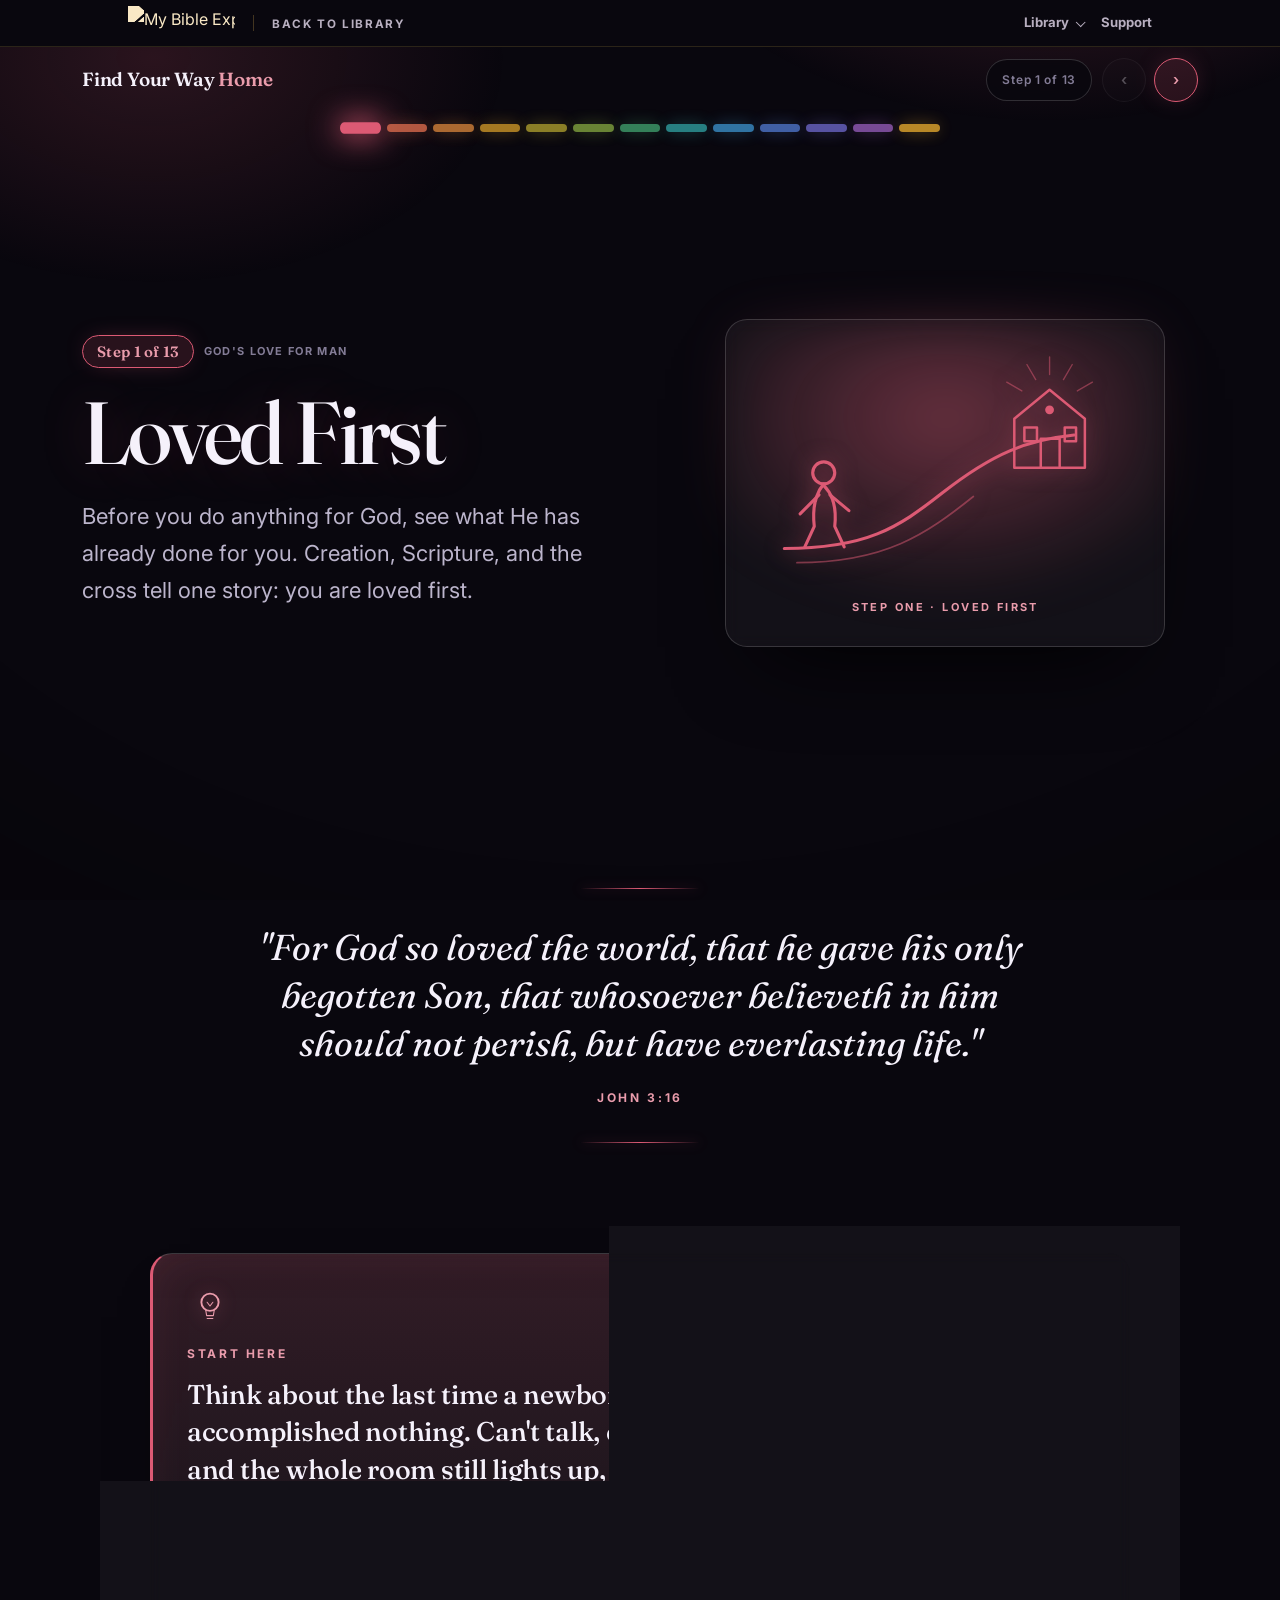
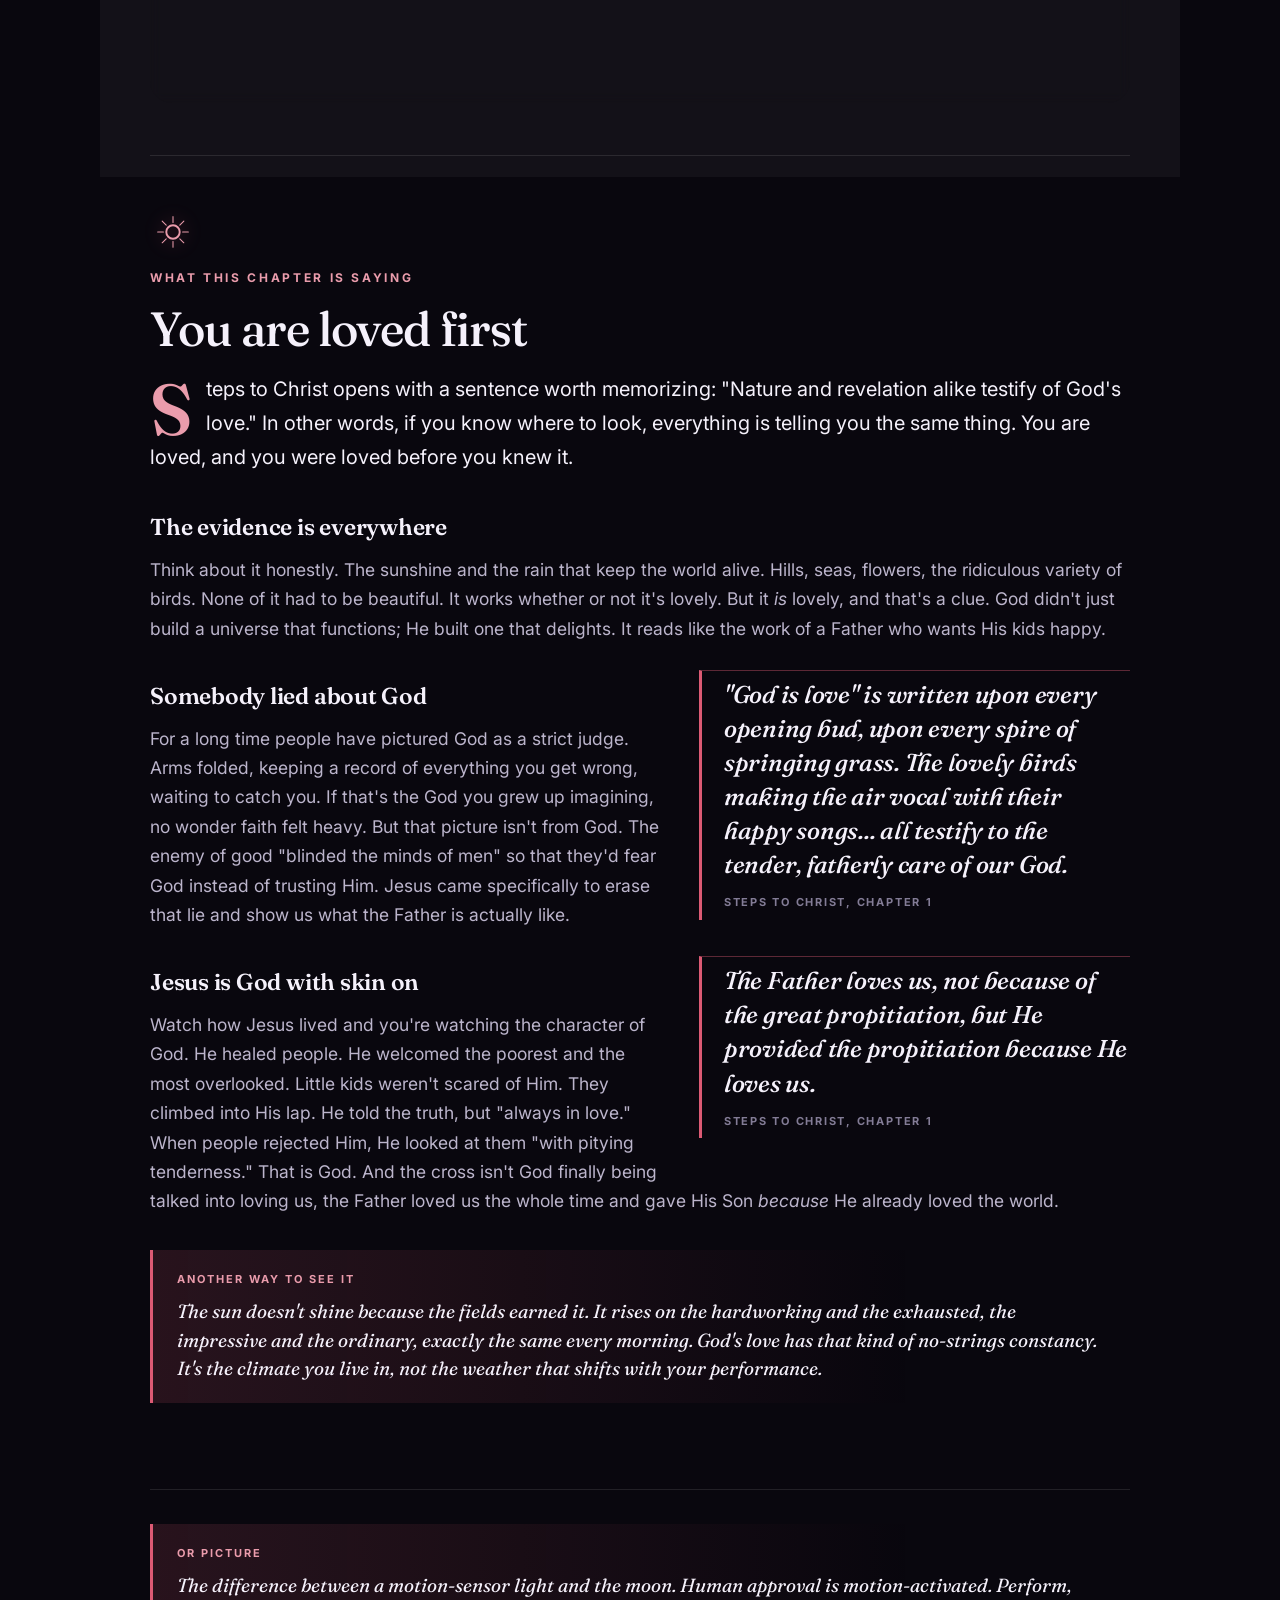
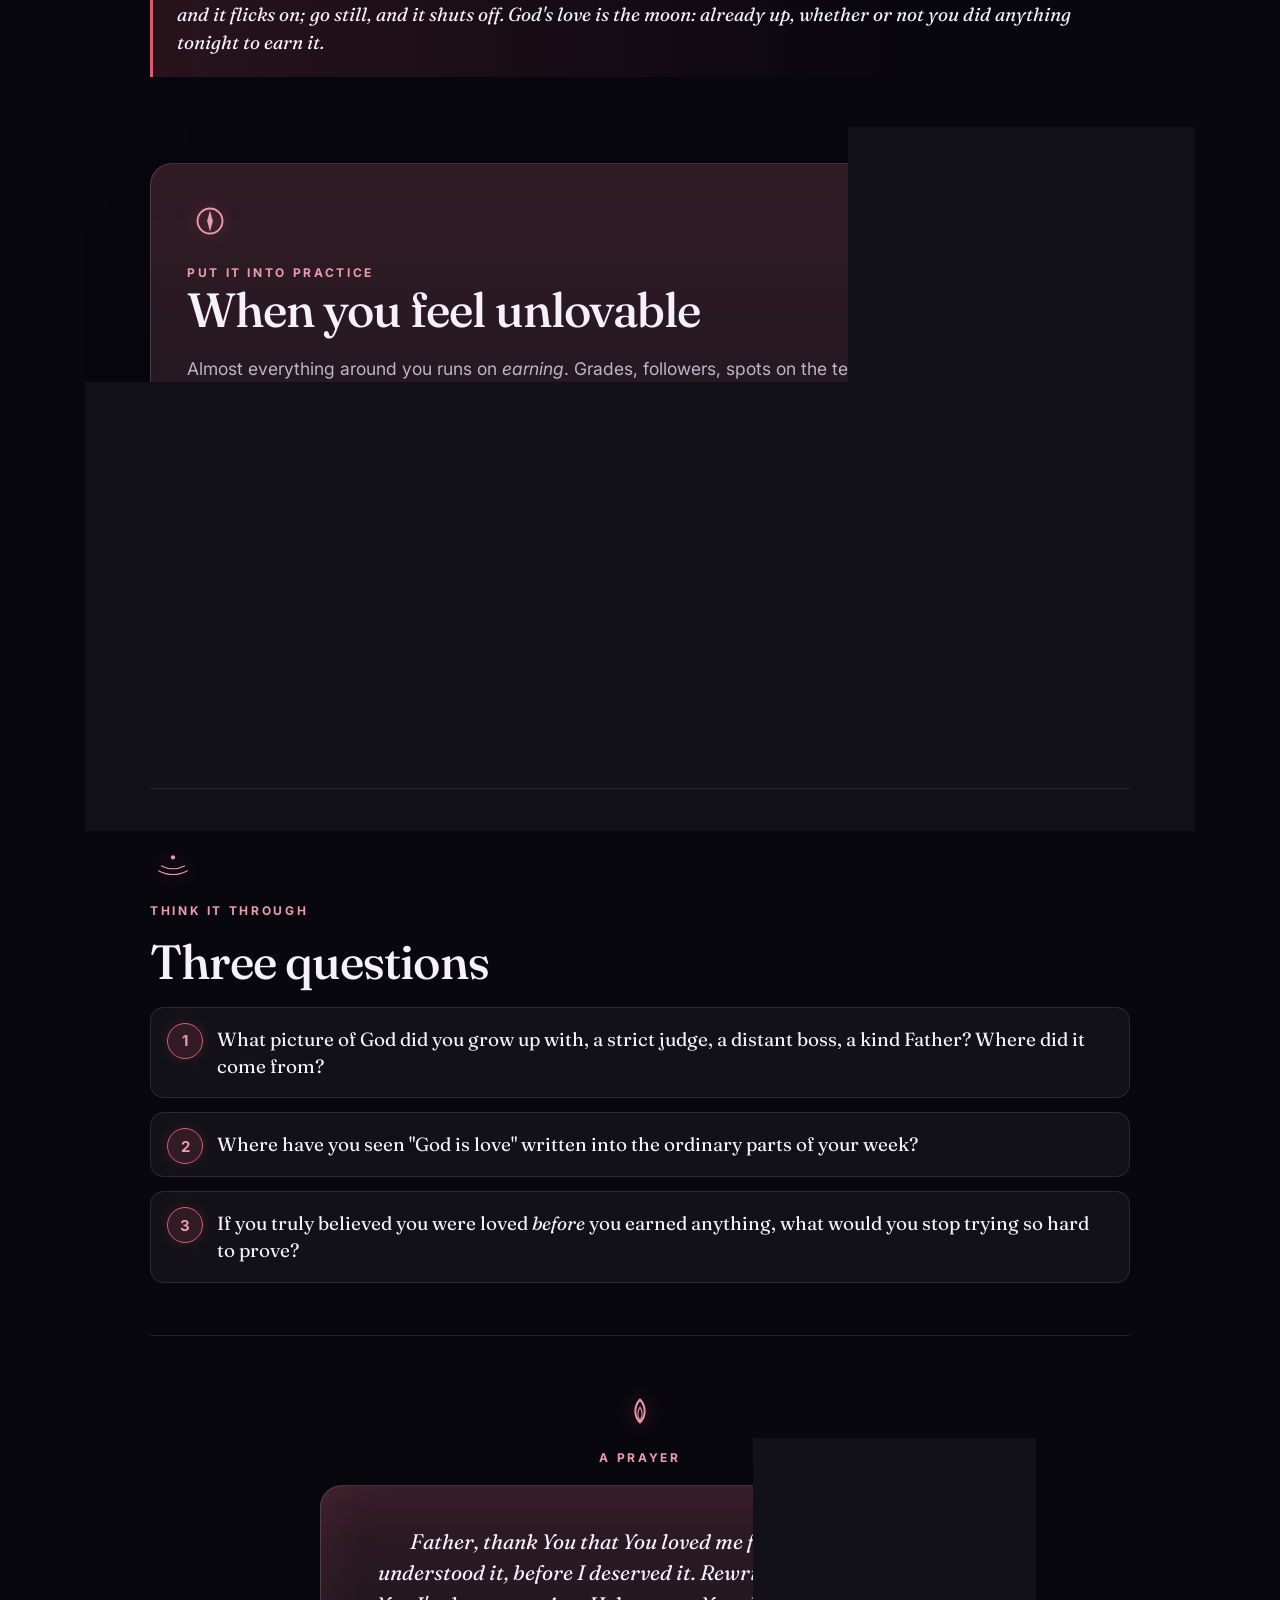
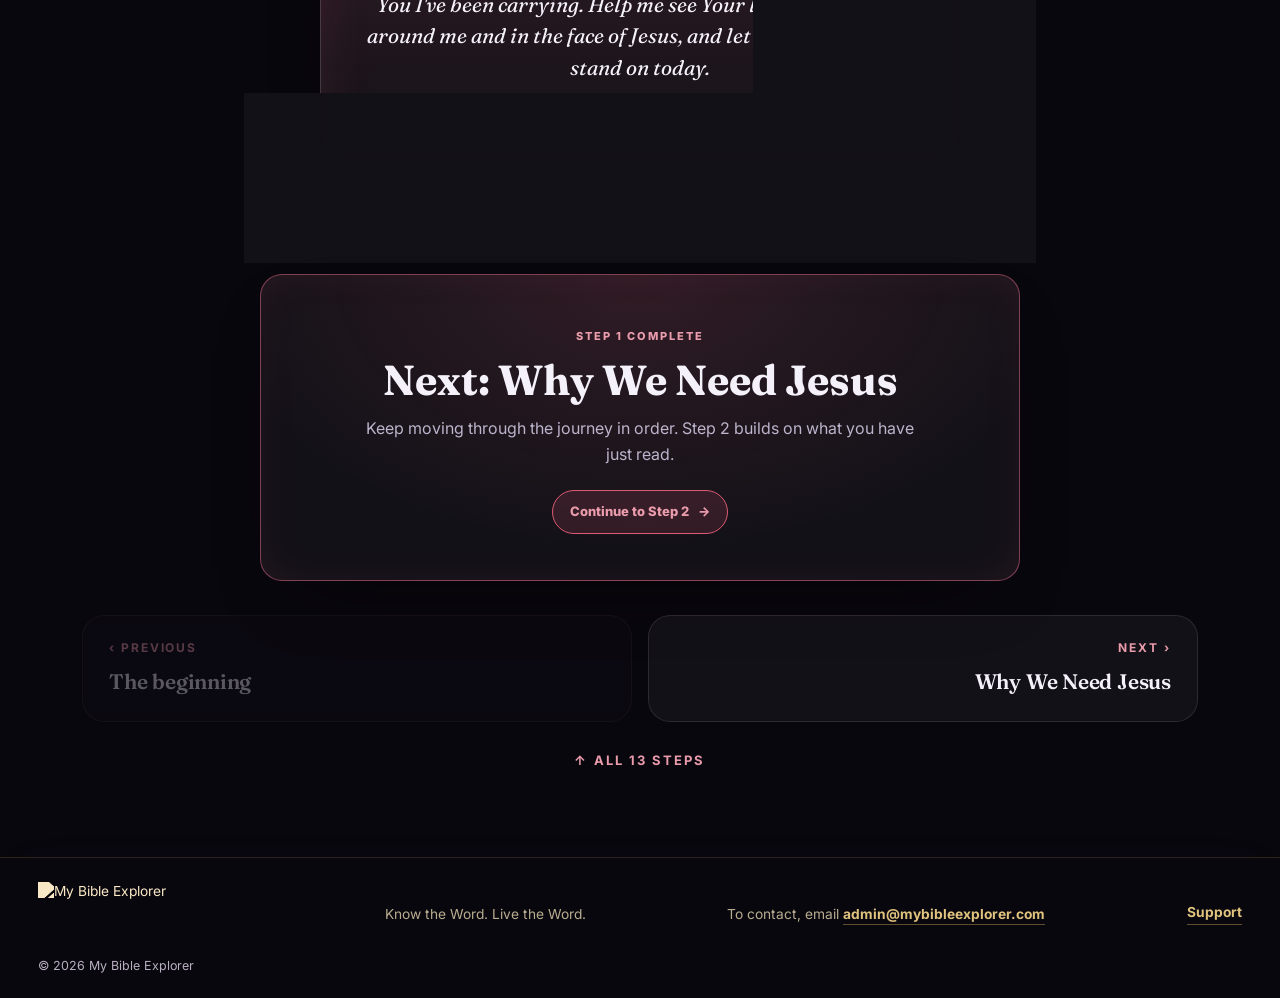
==== chapters/01-gods-love.html @ 81035c3f "Publish Find Your Way Home" ====
<!DOCTYPE html>
<html lang="en">
<head>
<meta charset="utf-8">
<meta name="viewport" content="width=device-width, initial-scale=1">
<meta name="theme-color" content="#09070e">
<link rel="icon" type="image/svg+xml" href="../assets/favicon.svg">
<link rel="canonical" href="https://stc.mybibleexplorer.com/chapters/01-gods-love.html">
<title>1 · Loved First · Find Your Way Home</title>
<meta name="description" content="Step 1 of Find Your Way Home: Before you do anything for God, see what He has already done for you. Creation, Scripture, and the cross tell one story: you are loved first.">
<link rel="preconnect" href="https://fonts.googleapis.com">
<link rel="preconnect" href="https://fonts.gstatic.com" crossorigin>
<link href="https://fonts.googleapis.com/css2?family=Fraunces:ital,opsz,wght@0,9..144,400..600;1,9..144,400..600&family=Inter:wght@400;500;600;700&display=swap" rel="stylesheet">
<link rel="stylesheet" href="../assets/styles.css?v=26">
<link rel="stylesheet" href="../assets/global-shell.css?v=8">
<script defer src="../assets/mbe-unified.js?v=6" data-tool="steps-to-christ"></script>
</head>
<body style="--accent:#dc5a74">

<a class="skip-link" href="#main-content">Skip to main content</a>

<div id="progress"></div>
<header class="topbar">
 <div class="wrap">
  <a class="chapter-brand" href="../index.html">Find Your Way <b>Home</b></a>
  <span class="chip-count">Step 1 of 13</span>
  <div class="navbtns">
   <a class="navbtn" href="../index.html" aria-disabled="true" title="This is the first step" aria-label="This is the first step">‹</a>
   <a class="navbtn solid" href="02-need-of-christ.html" title="Next: Why We Need Jesus" aria-label="Next: Why We Need Jesus">›</a>
  </div>
 </div>
</header>

<main class="wrap" id="main-content">

 <section class="chapter-hero">
  <div class="h-text">
   <div class="step"><span class="n">Step 1 of 13</span><span class="original-title">God&#39;s Love for Man</span></div>
   <h1>Loved First</h1>
   <p class="subtitle">Before you do anything for God, see what He has already done for you. Creation, Scripture, and the cross tell one story: you are loved first.</p>
  </div>
  <div class="plate">
   <div class="frame">
    <div data-engraving="gods-love" data-label="A radiant sun with a heart over the hills"></div>
    <div class="plate-cap">Step One · Loved First</div>
   </div>
  </div>
 </section>

 <section class="verse reveal">
  <p>"For God so loved the world, that he gave his only begotten Son, that whosoever believeth in him should not perish, but have everlasting life."</p>
  <cite>John 3:16</cite>
 </section>

 <div class="content">

  <section class="section reveal">
   <div class="illo">
    <span class="kicker">Start Here</span>
    <p class="illo-lead">Think about the last time a newborn got passed around a room. It has accomplished nothing. Can't talk, can't help, can't pay for a single thing, and the whole room still lights up, half-arguing over who gets to hold it next.</p>
    <p>Nobody in that room asks to see the baby's résumé first. The love arrives before the baby does anything, and it wouldn't grow one degree warmer if the baby somehow earned it.</p>
    <p>God already feels that way about you. His love isn't a paycheck you clock in for, or a prize you unlock at level 100. It's simply how He feels about you before you've done a single thing.</p>
   </div>
  </section>

  <section class="section reveal">
   <span class="kicker">What This Chapter Is Saying</span>
   <h2>You are loved first</h2>
   <p class="lead drop">Steps to Christ opens with a sentence worth memorizing: "Nature and revelation alike testify of God's love." In other words, if you know where to look, everything is telling you the same thing. You are loved, and you were loved before you knew it.</p>

   <h3>The evidence is everywhere</h3>
   <p>Think about it honestly. The sunshine and the rain that keep the world alive. Hills, seas, flowers, the ridiculous variety of birds. None of it had to be beautiful. It works whether or not it's lovely. But it <em>is</em> lovely, and that's a clue. God didn't just build a universe that functions; He built one that delights. It reads like the work of a Father who wants His kids happy.</p>

   <blockquote class="pull">
    <p>"God is love" is written upon every opening bud, upon every spire of springing grass. The lovely birds making the air vocal with their happy songs... all testify to the tender, fatherly care of our God.</p>
    <cite>Steps to Christ, chapter 1</cite>
   </blockquote>

   <h3>Somebody lied about God</h3>
   <p>For a long time people have pictured God as a strict judge. Arms folded, keeping a record of everything you get wrong, waiting to catch you. If that's the God you grew up imagining, no wonder faith felt heavy. But that picture isn't from God. The enemy of good "blinded the minds of men" so that they'd fear God instead of trusting Him. Jesus came specifically to erase that lie and show us what the Father is actually like.</p>

   <blockquote class="pull">
    <p>The Father loves us, not because of the great propitiation, but He provided the propitiation because He loves us.</p>
    <cite>Steps to Christ, chapter 1</cite>
   </blockquote>

   <h3>Jesus is God with skin on</h3>
   <p>Watch how Jesus lived and you're watching the character of God. He healed people. He welcomed the poorest and the most overlooked. Little kids weren't scared of Him. They climbed into His lap. He told the truth, but "always in love." When people rejected Him, He looked at them "with pitying tenderness." That is God. And the cross isn't God finally being talked into loving us, the Father loved us the whole time and gave His Son <em>because</em> He already loved the world.</p>
   <div class="analogy">
    <span class="analogy-tag">Another way to see it</span>
    <p>The sun doesn't shine because the fields earned it. It rises on the hardworking and the exhausted, the impressive and the ordinary, exactly the same every morning. God's love has that kind of no-strings constancy. It's the climate you live in, not the weather that shifts with your performance.</p>
   </div>
  </section>

  <div class="analogy reveal">
   <span class="analogy-tag">Or picture</span>
   <p>The difference between a motion-sensor light and the moon. Human approval is motion-activated. Perform, and it flicks on; go still, and it shuts off. God's love is the moon: already up, whether or not you did anything tonight to earn it.</p>
  </div>

  <section class="section reveal">
   <div class="forreal">
    <span class="kicker">Put It Into Practice</span>
    <h2>When you feel unlovable</h2>
    <p>Almost everything around you runs on <em>earning</em>. Grades, followers, spots on the team, being useful, being impressive. It's easy to secretly assume God works the same way, and that His love switches on when you're good and off when you blow it.</p>
    <p>Chapter 1 takes that apart. God's love isn't a paycheck for good behavior; it's the ground you're already standing on. On the day you're proud of yourself and the day you can't stand yourself, the sun still rises, the world is still beautiful, and the cross still stands. You don't have to become lovable. You already are loved, that's the starting line, not the finish.</p>
    <div class="next-step"><span>Try this today</span><p>Before you move on, name three signs of God&#39;s care that you noticed today. Thank Him for each one.</p></div>
   </div>
  </section>

  <section class="section reveal reflect">
   <span class="kicker">Think It Through</span>
   <h2>Three questions</h2>
   <ol>
    <li>What picture of God did you grow up with, a strict judge, a distant boss, a kind Father? Where did it come from?</li>
    <li>Where have you seen "God is love" written into the ordinary parts of your week?</li>
    <li>If you truly believed you were loved <em>before</em> you earned anything, what would you stop trying so hard to prove?</li>
   </ol>
  </section>

  <section class="section reveal prayer">
   <span class="kicker">A Prayer</span>
   <div class="box">
    <p>Father, thank You that You loved me first. Before I understood it, before I deserved it. Rewrite the picture of You I've been carrying. Help me see Your love in the world around me and in the face of Jesus, and let it be the ground I stand on today.</p>
    <div class="amen">Amen</div>
   </div>
  </section>

 </div>

 <section class="step-complete reveal" aria-labelledby="step-complete-1">
  <span>Step 1 complete</span>
  <h2 id="step-complete-1">Next: Why We Need Jesus</h2>
  <p>Keep moving through the journey in order. Step 2 builds on what you have just read.</p>
  <a href="02-need-of-christ.html">Continue to Step 2 <span aria-hidden="true">→</span></a>
 </section>

 <nav class="chapter-foot reveal">
  <a class="foot-link prev disabled" aria-disabled="true">
   <span class="dir">‹ Previous</span>
   <span class="t">The beginning</span>
  </a>
  <a class="foot-link next" href="02-need-of-christ.html">
   <span class="dir">Next ›</span>
   <span class="t">Why We Need Jesus</span>
  </a>
  <div class="foot-all"><a href="../index.html">↑ All 13 steps</a></div>
 </nav>

</main>

<script src="../assets/engravings.js?v=18"></script>
<script src="../assets/site.js?v=12"></script>
</body>
</html>
---- assets/styles.css ----
/* ============================================================
   Steps to Christ — CINEMATIC / IMMERSIVE design system
   A committed dark theme built around a glowing "light" motif.
   Each chapter sets ONLY --accent on <body>; everything else
   (glows, tints, text accents) derives from it.
   The book's arc — from darkness toward light — is the design.
   ============================================================ */

:root {
  --bg:      #09070e;
  --bg-2:    #0e0b16;
  --panel:   rgba(255,255,255,.045);
  --panel-2: rgba(255,255,255,.065);
  --brd:     rgba(255,255,255,.10);
  --brd-2:   rgba(255,255,255,.16);
  --ink:     #f5f1fb;
  --ink-2:   #bcb5cc;
  --muted:   #837c96;

  --accent:  #c5852c; /* overridden per page */

  --serif: "Fraunces", "Georgia", "Times New Roman", serif;
  --sans:  "Inter", system-ui, -apple-system, "Helvetica Neue", Arial, sans-serif;

  --radius:   22px;
  --radius-s: 14px;
  --wrap: 1180px;
}

/* accent shades derived from the local --accent (works per page & per card) */
body,
.ch-card {
  --accent-ink:  color-mix(in srgb, var(--accent) 60%, white);
  --accent-tint: color-mix(in srgb, var(--accent) 15%, transparent);
  --accent-glow: color-mix(in srgb, var(--accent) 42%, transparent);
  --accent-line: color-mix(in srgb, var(--accent) 55%, transparent);
}

* { box-sizing: border-box; }

html { scroll-behavior: smooth; scroll-padding-top: 88px; -webkit-text-size-adjust: 100%; }

body {
  margin: 0;
  font-family: var(--sans);
  color: var(--ink-2);
  background: var(--bg);
  line-height: 1.68;
  -webkit-font-smoothing: antialiased;
  text-rendering: optimizeLegibility;
  overflow-x: hidden;
}
body.has-chapter-topbar { padding-top: 114px !important; }

/* immersive glow layer (fixed, breathing) + vignette */
body::before {
  content: ""; position: fixed; inset: -20vh 0 0; z-index: -2; pointer-events: none;
  background:
    radial-gradient(60vw 46vh at 50% -6%, var(--accent-glow), transparent 62%),
    radial-gradient(50vw 40vh at 82% 8%, color-mix(in srgb, var(--accent) 22%, transparent), transparent 60%),
    radial-gradient(46vw 42vh at 12% 22%, color-mix(in srgb, var(--accent) 16%, transparent), transparent 60%);
  transform: translateY(calc(var(--scroll, 0) * 0.04px));
  animation: breathe 15s ease-in-out infinite;
}
body::after {
  content: ""; position: fixed; inset: 0; z-index: -1; pointer-events: none;
  background: radial-gradient(120vw 120vh at 50% 30%, transparent 55%, rgba(0,0,0,.55) 100%);
}
@keyframes breathe {
  0%, 100% { opacity: .85; }
  50%      { opacity: 1; }
}

.wrap { max-width: var(--wrap); margin: 0 auto; padding: 0 32px; }
@media (max-width: 640px){ .wrap { padding: 0 20px; } }

a { color: inherit; }

.kicker {
  font-family: var(--sans);
  font-size: 12px; font-weight: 700;
  letter-spacing: .22em; text-transform: uppercase;
  color: var(--accent-ink);
}

/* ============================================================
   Top bar — dark glass
   ============================================================ */
.topbar {
  position: fixed; top: 46px; right: 0; left: 0; z-index: 1100;
  display: flex; justify-content: flex-end; padding: 12px 0;
  background: transparent; border: 0; pointer-events: none;
  opacity: 1; transform: translateY(0);
  transition: opacity .24s ease, transform .24s ease;
}
body.chapter-bar-hidden .topbar {
  opacity: 0; transform: translateY(-100%); pointer-events: none;
}
.topbar .wrap { display: flex; align-items: center; justify-content: flex-end; gap: 10px; width: 100%; }
.topbar .chapter-brand, .topbar .chip-count, .topbar .navbtns { pointer-events: auto; }
.topbar .chapter-brand {
  margin-right: auto; font-family: var(--serif); font-size: 19px; font-weight: 600;
  letter-spacing: -.01em; color: var(--ink); text-decoration: none; white-space: nowrap;
  transition: opacity .24s ease, transform .24s ease;
}
.topbar .chapter-brand b { color: var(--accent-ink); font-weight: 600; }
.topbar .chip-count {
  padding: 10px 15px; border: 1px solid var(--brd-2); border-radius: 999px;
  background: color-mix(in srgb, var(--bg) 74%, transparent);
  backdrop-filter: blur(14px); -webkit-backdrop-filter: blur(14px);
}
.brand {
  font-family: var(--serif); font-weight: 600; font-size: 18px;
  letter-spacing: -.01em; color: var(--ink); text-decoration: none; white-space: nowrap;
}
.brand b { color: var(--accent-ink); font-weight: 600; }
.topbar .spacer { flex: 1; }
.chip-count { font-size: 12px; font-weight: 600; letter-spacing: .06em; color: var(--muted); white-space: nowrap; }
.navbtns { display: flex; gap: 8px; align-items: center; }
.navbtn {
  display: inline-flex; align-items: center; justify-content: center;
  min-width: 44px; height: 44px; padding: 0 14px;
  border-radius: 999px; border: 1px solid var(--brd-2);
  background: var(--panel); color: var(--ink); text-decoration: none;
  font-size: 15px; font-weight: 600; cursor: pointer;
  transition: transform .15s ease, background .15s ease, border-color .15s ease, color .15s ease, box-shadow .15s ease, opacity .15s ease;
}
.navbtn:hover { transform: translateY(-1px); border-color: var(--accent); color: var(--accent-ink); box-shadow: 0 0 22px -6px var(--accent-glow); }
.navbtn[aria-disabled="true"] { opacity: .3; pointer-events: none; }
.navbtn.solid {
  background: var(--accent-tint); border-color: var(--accent);
  color: var(--accent-ink); box-shadow: 0 0 26px -8px var(--accent-glow);
}
.navbtn.solid:hover { background: color-mix(in srgb, var(--accent) 24%, transparent); }
/* committed dark — no theme toggle */
.navbtn[data-theme-toggle] { display: none; }

#progress {
  position: fixed; top: 0; left: 0; height: 2px; width: 0; z-index: 60;
  background: var(--accent);
  box-shadow: 0 0 14px 1px var(--accent-glow);
  transition: width .1s linear;
}

/* ============================================================
   COVER
   ============================================================ */
.cover-hero { padding: 12vh 0 40px; text-align: center; }
.cover-emblem { width: clamp(128px, 20vw, 196px); margin: 0 auto 10px; color: var(--accent); filter: drop-shadow(0 0 20px var(--accent-glow)); animation: floaty 9s ease-in-out infinite; }
.cover-emblem svg { display: block; width: 100%; height: auto; }
.cover-hero .eyebrow { margin-bottom: 22px; }

/* section-header glyphs */
.glyph { display: block; width: 46px; height: 46px; margin: 0 0 14px; color: var(--accent-ink); filter: drop-shadow(0 0 9px var(--accent-glow)); }
.glyph svg { display: block; width: 100%; height: 100%; }
.section.prayer .glyph { margin-inline: auto; }
@media (prefers-reduced-motion: reduce){ .cover-emblem { animation: none; } }
.cover-hero h1 {
  font-family: var(--serif); font-weight: 500;
  font-size: clamp(52px, 11vw, 132px); line-height: .9; letter-spacing: -.03em;
  color: var(--ink); margin: 0;
  text-shadow: 0 0 60px color-mix(in srgb, var(--accent) 30%, transparent);
}
.cover-hero h1 em {
  font-style: italic;
  background: linear-gradient(135deg, color-mix(in srgb, var(--accent) 35%, white), var(--accent));
  -webkit-background-clip: text; background-clip: text; color: transparent;
  filter:
    drop-shadow(0 0 10px color-mix(in srgb, var(--accent) 55%, transparent))
    drop-shadow(0 0 28px color-mix(in srgb, var(--accent) 34%, transparent));
}
.cover-hero .lede { max-width: 640px; margin: 26px auto 0; font-size: clamp(17px, 2.4vw, 22px); color: var(--ink-2); }
.cover-hero .byline { margin-top: 18px; font-size: 13px; color: var(--muted); letter-spacing: .04em; }

/* journey ribbon of glowing colour dots */
.journey { position: relative; display: flex; justify-content: center; gap: 6px; margin: 64px auto 8px; max-width: 600px; }
.journey a {
  position: relative; flex: 1; height: 8px; border-radius: 999px;
  background: var(--dot);
  box-shadow: 0 0 16px -2px var(--dot);
  opacity: .82;
  transition: transform .2s ease, opacity .2s ease, box-shadow .2s ease;
}
.journey a::after {
  content: attr(data-title); position: absolute; left: 50%; bottom: calc(100% + 14px);
  width: max-content; max-width: 230px; padding: 8px 11px; border: 1px solid var(--dot);
  border-radius: 8px; background: #110e16; color: var(--ink); box-shadow: 0 10px 30px #000a;
  font-size: 12px; font-weight: 600; line-height: 1.25; white-space: nowrap;
  opacity: 0; pointer-events: none; transform: translate(-50%, 5px);
  transition: opacity .08s linear, transform .08s linear; z-index: 5;
}
.journey a:hover, .journey a:focus-visible { transform: translateY(-1px); opacity: 1; box-shadow: 0 0 22px 0 var(--dot); }
.journey a:hover::after, .journey a:focus-visible::after { opacity: 1; transform: translate(-50%, 0); }
.chapter-journey {
  width: calc(100% - 64px); margin: 10px auto 0; z-index: 45;
}
.chapter-journey a::after {
  top: calc(100% + 14px); bottom: auto;
}
.chapter-journey a[aria-current="step"] {
  opacity: 1; transform: scaleY(1.45);
  box-shadow: 0 0 25px 2px var(--dot);
}
.chapter-journey a[aria-current="step"]:hover,
.chapter-journey a[aria-current="step"]:focus-visible { transform: translateY(-1px) scaleY(1.45); }

.intro-note {
  max-width: 760px; margin: 60px auto 8px; text-align: center;
  font-family: var(--serif); font-size: clamp(21px, 2.9vw, 30px);
  font-style: italic; line-height: 1.5; color: var(--ink);
}
.intro-sub { max-width: 640px; margin: 20px auto 0; text-align: center; color: var(--ink-2); }

.grid-head {
  display: flex; align-items: baseline; gap: 14px;
  margin: 84px 0 26px; padding-bottom: 16px; border-bottom: 1px solid var(--brd);
}
.grid-head h2 { font-family: var(--serif); font-weight: 500; font-size: clamp(28px,4vw,46px); margin: 0; color: var(--ink); letter-spacing: -.02em; }
.grid-head .count { margin-left: auto; font-size: 13px; color: var(--muted); font-weight: 600; letter-spacing: .06em; }

.chapter-grid { display: grid; grid-template-columns: repeat(auto-fill, minmax(280px, 1fr)); gap: 22px; margin-top: 84px; }
.ch-card {
  --accent: var(--c);
  position: relative; display: flex; flex-direction: column;
  background: var(--panel); border: 1px solid var(--brd); border-radius: var(--radius);
  overflow: hidden; text-decoration: none; color: var(--ink);
  backdrop-filter: blur(6px); -webkit-backdrop-filter: blur(6px);
  transition: transform .22s ease, border-color .22s ease, box-shadow .22s ease, background .22s ease;
}
.ch-card:hover {
  transform: translateY(-6px);
  border-color: var(--accent);
  background: var(--panel-2);
  box-shadow: 0 26px 60px -30px #000, 0 0 50px -18px var(--accent-glow);
}
.ch-card .art-band {
  position: relative; aspect-ratio: 16 / 10;
  background:
    radial-gradient(120% 120% at 50% 12%, color-mix(in srgb, var(--c) 26%, transparent), transparent 66%);
  color: var(--c);
  border-bottom: 1px solid var(--brd);
  display: flex; align-items: center; justify-content: center;
}
.ch-card .art-band svg { width: 72%; height: 72%; filter: drop-shadow(0 0 8px color-mix(in srgb, var(--c) 55%, transparent)); }
.ch-card .num {
  position: absolute; top: 12px; left: 14px;
  font-family: var(--serif); font-weight: 600; font-size: 15px; color: var(--accent-ink);
  background: color-mix(in srgb, var(--c) 18%, transparent);
  border: 1px solid color-mix(in srgb, var(--c) 50%, transparent);
  border-radius: 999px; padding: 2px 12px;
}
.ch-card .card-body { padding: 20px 22px 24px; display: flex; flex-direction: column; gap: 9px; flex: 1; }
.ch-card .card-body h3 { font-family: var(--serif); font-weight: 600; font-size: 24px; line-height: 1.08; letter-spacing: -.01em; margin: 0; color: var(--ink); }
.ch-card .card-original { margin: 0; color: var(--muted); font-size: 11px; font-weight: 700; letter-spacing: .1em; text-transform: uppercase; }
.ch-card .hook { font-size: 14.5px; color: var(--ink-2); margin: 0; }
.ch-card .go {
  margin-top: auto; padding-top: 14px;
  font-size: 12px; font-weight: 700; letter-spacing: .16em; text-transform: uppercase;
  color: var(--accent-ink); display: inline-flex; align-items: center; gap: 7px;
}
.ch-card .go span { transition: transform .2s ease; }
.ch-card:hover .go span { transform: translateX(5px); }

.cover-foot { margin: 96px 0 70px; padding-top: 34px; border-top: 1px solid var(--brd); text-align: center; }
.cover-foot p { max-width: 640px; margin: 0 auto 8px; font-size: 14px; color: var(--muted); }
.cover-foot .serif { font-family: var(--serif); font-style: italic; font-size: 19px; color: var(--ink); }

/* ============================================================
   CHAPTER PAGE
   ============================================================ */
.chapter-hero {
  display: grid; grid-template-columns: 1.05fr .95fr; gap: 52px; align-items: center;
  min-height: 78vh; padding: 40px 0;
}
.chapter-hero .h-text .step { display: inline-flex; align-items: center; flex-wrap: wrap; gap: 10px; margin-bottom: 22px; }
.chapter-hero .h-text .step .n {
  font-family: var(--serif); font-weight: 600; font-size: 15px; color: var(--accent-ink);
  background: var(--accent-tint); border: 1px solid var(--accent);
  border-radius: 999px; padding: 3px 14px; letter-spacing: .02em;
  box-shadow: 0 0 24px -8px var(--accent-glow);
}
.chapter-hero .original-title {
  font-size: 11px; font-weight: 700; letter-spacing: .12em; text-transform: uppercase; color: var(--muted);
}
.chapter-hero h1 {
  font-family: var(--serif); font-weight: 500;
  font-size: clamp(44px, 7vw, 88px); line-height: .96; letter-spacing: -.03em; color: var(--ink); margin: 0;
  text-shadow: 0 0 50px color-mix(in srgb, var(--accent) 22%, transparent);
}
.chapter-hero .subtitle { margin-top: 24px; font-size: clamp(17px, 2.4vw, 22px); color: var(--ink-2); max-width: 30em; }

/* glowing engraving plate */
.plate { display: flex; justify-content: center; }
.plate .frame {
  position: relative; width: 100%; max-width: 440px;
  background: var(--panel);
  border: 1px solid var(--brd-2);
  border-radius: var(--radius); padding: 30px;
  backdrop-filter: blur(8px); -webkit-backdrop-filter: blur(8px);
  color: var(--accent);
  box-shadow: 0 40px 90px -40px #000;
  animation: floaty 8s ease-in-out infinite;
}
.plate .frame::before {
  content: ""; position: absolute; inset: 0; border-radius: inherit; z-index: -1;
  background: radial-gradient(90% 80% at 50% 30%, var(--accent-glow), transparent 70%);
  filter: blur(24px);
}
.plate .frame svg { display: block; width: 100%; height: auto; filter: drop-shadow(0 0 10px color-mix(in srgb, var(--accent) 55%, transparent)); }
.plate .frame .plate-cap {
  margin-top: 12px; text-align: center;
  font-size: 11px; font-weight: 700; letter-spacing: .22em; text-transform: uppercase;
  color: var(--accent-ink);
}
@keyframes floaty { 0%,100% { transform: translateY(0); } 50% { transform: translateY(-10px); } }

/* engraving line convention */
.art { fill: none; stroke: currentColor; stroke-width: 2; stroke-linecap: round; stroke-linejoin: round; }
.art .thin { stroke-width: 1.1; }
.art .fillc { fill: currentColor; stroke: none; }
.art .soft { stroke-opacity: .5; }

/* verse band */
.verse { margin: 10px 0 14px; padding: 44px 0; text-align: center; position: relative; }
.verse::before, .verse::after {
  content: ""; display: block; width: 120px; height: 1px; margin: 0 auto;
  background: linear-gradient(90deg, transparent, var(--accent), transparent);
  box-shadow: 0 0 12px var(--accent-glow);
}
.verse::before { margin-bottom: 34px; }
.verse::after { margin-top: 34px; }
.verse p {
  font-family: var(--serif); font-style: italic; font-weight: 400;
  font-size: clamp(22px, 3.6vw, 36px); line-height: 1.34; color: var(--ink); margin: 0 auto; max-width: 22em;
}
.verse cite {
  display: block; margin-top: 20px; font-style: normal; font-family: var(--sans);
  font-size: 12px; font-weight: 700; letter-spacing: .22em; text-transform: uppercase; color: var(--accent-ink);
}

/* reading column */
.content { max-width: 980px; margin: 0 auto; }
.section { padding: 52px 0; border-bottom: 1px solid var(--brd); }
.section:last-of-type { border-bottom: none; }
.section > .kicker { display: block; margin-bottom: 16px; }
.section h2 { font-family: var(--serif); font-weight: 500; font-size: clamp(30px, 4.6vw, 48px); line-height: 1.03; letter-spacing: -.02em; color: var(--ink); margin: 0 0 20px; }
.section h3 { font-family: var(--serif); font-weight: 600; font-size: 23px; letter-spacing: -.01em; color: var(--ink); margin: 34px 0 8px; }
.section p { font-size: 17.5px; margin: 0 0 17px; }
.section p:last-child { margin-bottom: 0; }
.lead { font-size: 20px !important; color: var(--ink); }
.drop::first-letter { font-family: var(--serif); font-weight: 600; float: left; line-height: .8; font-size: 72px; padding: 8px 14px 0 0; color: var(--accent-ink); }

/* EGW quote glass panels */
.quotes { display: grid; gap: 18px; }
.egw {
  position: relative; background: var(--panel);
  border: 1px solid var(--brd);
  border-left: 3px solid var(--accent);
  border-radius: var(--radius-s);
  padding: 28px 30px 24px;
  box-shadow: inset 0 0 60px -30px var(--accent-glow);
  backdrop-filter: blur(4px); -webkit-backdrop-filter: blur(4px);
}
.egw p { font-family: var(--serif); font-style: italic; font-size: 20px; line-height: 1.5; color: var(--ink); margin: 0; }
.egw cite { display: block; margin-top: 16px; font-style: normal; font-family: var(--sans); font-size: 12px; font-weight: 700; letter-spacing: .12em; text-transform: uppercase; color: var(--muted); }
.egw .qmark { position: absolute; top: 4px; right: 18px; font-family: var(--serif); font-size: 76px; line-height: 1; color: var(--accent); opacity: .22; pointer-events: none; }

/* magazine-style side pull-quote — floats beside the Big Idea text */
.pull {
  float: right;
  clear: right;
  width: 44%;
  margin: 10px 0 20px 34px;
  padding: 6px 0 8px 22px;
  border-left: 3px solid var(--accent);
  border-top: 1px solid color-mix(in srgb, var(--accent) 40%, transparent);
}
.pull p {
  font-family: var(--serif); font-style: italic; font-weight: 500;
  font-size: clamp(20px, 1.9vw, 26px); line-height: 1.4; letter-spacing: -.01em;
  color: var(--ink); margin: 0;
}
.pull cite {
  display: block; margin-top: 12px; font-family: var(--sans); font-style: normal;
  font-size: 11px; font-weight: 700; letter-spacing: .16em; text-transform: uppercase; color: var(--muted);
}
/* keep floats contained within their section, and block elements below them */
.section::after { content: ""; display: block; clear: both; }
.analogy, .forreal, .reflect ol, .prayer .box { clear: both; }
@media (max-width: 720px) {
  .pull { float: none; width: auto; margin: 26px 0; }
}

/* inline analogy note (lighter than the feature callout) */
.analogy {
  margin: 34px 0;
  border-left: 3px solid var(--accent);
  background: linear-gradient(90deg, var(--accent-tint), transparent 78%);
  border-radius: 0 var(--radius-s) var(--radius-s) 0;
  padding: 20px 24px;
}
.analogy .analogy-tag {
  display: block; font-size: 11px; font-weight: 700; letter-spacing: .18em;
  text-transform: uppercase; color: var(--accent-ink); margin-bottom: 9px;
}
.analogy p { font-family: var(--serif); font-style: italic; font-size: 19px; line-height: 1.5; color: var(--ink); margin: 0; }

/* "Picture This" analogy callout */
.illo {
  position: relative;
  background: linear-gradient(180deg, var(--accent-tint), transparent), var(--panel);
  border: 1px solid var(--brd-2);
  border-left: 3px solid var(--accent);
  border-radius: var(--radius);
  padding: 30px 34px;
  box-shadow: 0 24px 60px -40px #000, inset 0 0 70px -42px var(--accent-glow);
  backdrop-filter: blur(6px); -webkit-backdrop-filter: blur(6px);
}
.illo .kicker { display: block; margin-bottom: 12px; }
.illo .illo-lead {
  font-family: var(--serif); font-weight: 500;
  font-size: clamp(20px, 2.7vw, 27px); line-height: 1.38; letter-spacing: -.01em;
  color: var(--ink); margin: 0 0 14px;
}
.illo p:last-child { font-size: 17px; color: var(--ink-2); margin: 0; }

/* For Real Life panel */
.forreal {
  background: linear-gradient(180deg, var(--accent-tint), transparent), var(--panel);
  border: 1px solid var(--brd-2); border-radius: var(--radius); padding: 34px 36px;
  box-shadow: 0 30px 70px -40px #000;
  backdrop-filter: blur(6px); -webkit-backdrop-filter: blur(6px);
}
.forreal h2 { margin-top: 0; }
.forreal p { font-size: 17.5px; }

/* reflect */
.reflect ol { list-style: none; counter-reset: q; padding: 0; margin: 0; display: grid; gap: 14px; }
.reflect li {
  counter-increment: q; position: relative; padding: 18px 20px 18px 66px;
  background: var(--panel); border: 1px solid var(--brd); border-radius: var(--radius-s);
  font-family: var(--serif); font-size: 19px; color: var(--ink); line-height: 1.42;
}
.reflect li::before {
  content: counter(q); position: absolute; left: 16px; top: 15px;
  width: 34px; height: 34px; border-radius: 999px; display: flex; align-items: center; justify-content: center;
  background: var(--accent-tint); border: 1px solid var(--accent); color: var(--accent-ink);
  font-family: var(--sans); font-weight: 700; font-size: 15px;
  box-shadow: 0 0 18px -6px var(--accent-glow);
}

/* prayer */
.prayer { text-align: center; }
.prayer .box {
  position: relative; max-width: 640px; margin: 0 auto; padding: 40px 40px 34px;
  background: linear-gradient(180deg, var(--accent-tint), transparent), var(--panel);
  border: 1px solid var(--brd-2); border-radius: var(--radius);
  box-shadow: 0 30px 80px -44px #000, inset 0 0 80px -40px var(--accent-glow);
  backdrop-filter: blur(6px); -webkit-backdrop-filter: blur(6px);
}
.prayer p { font-family: var(--serif); font-style: italic; font-size: 21px; line-height: 1.5; color: var(--ink); margin: 0; }
.prayer .amen { margin-top: 18px; font-family: var(--sans); font-style: normal; font-weight: 700; letter-spacing: .24em; text-transform: uppercase; font-size: 12px; color: var(--accent-ink); }

/* immediate, concrete response */
.next-step {
  margin-top: 28px; padding: 20px 22px; border: 1px solid color-mix(in srgb, var(--accent) 42%, var(--brd));
  border-radius: var(--radius-s); background: color-mix(in srgb, var(--accent) 10%, transparent);
}
.next-step > span {
  display: block; margin-bottom: 8px; color: var(--accent-ink); font-size: 11px; font-weight: 700;
  letter-spacing: .16em; text-transform: uppercase;
}
.next-step p { margin: 0; color: var(--ink); font-size: 16.5px; }

/* chapter footer navigation */
.chapter-foot { display: grid; grid-template-columns: 1fr 1fr; gap: 16px; margin: 34px 0 84px; }
.foot-link {
  display: flex; flex-direction: column; gap: 5px; padding: 22px 26px; border-radius: var(--radius);
  border: 1px solid var(--brd); background: var(--panel); text-decoration: none; color: var(--ink);
  backdrop-filter: blur(4px); -webkit-backdrop-filter: blur(4px);
  transition: transform .18s ease, border-color .18s ease, box-shadow .18s ease;
}
.foot-link:hover { transform: translateY(-3px); border-color: var(--accent); box-shadow: 0 0 40px -16px var(--accent-glow); }
.foot-link.next { text-align: right; align-items: flex-end; }
.foot-link .dir { font-size: 12px; font-weight: 700; letter-spacing: .16em; text-transform: uppercase; color: var(--accent-ink); }
.foot-link .t { font-family: var(--serif); font-weight: 600; font-size: 21px; letter-spacing: -.01em; color: var(--ink); }
.foot-link.disabled { opacity: .35; pointer-events: none; }
.foot-all { grid-column: 1 / -1; text-align: center; margin-top: 8px; }
.foot-all a { font-size: 13px; font-weight: 700; letter-spacing: .16em; text-transform: uppercase; color: var(--accent-ink); text-decoration: none; }


/* ============================================================
   Journey actions, edition dialog, and accessibility
   ============================================================ */
.skip-link {
  position: fixed; top: 8px; left: 12px; z-index: 2000; padding: 10px 14px;
  border-radius: 8px; background: var(--accent); color: #100c14; font-weight: 700;
  text-decoration: none; transform: translateY(-150%); transition: transform .15s ease;
}
.skip-link:focus { transform: translateY(0); }
:where(a, button, summary):focus-visible { outline: 3px solid var(--accent-ink); outline-offset: 3px; }

.hero-cta {
  display: inline-flex; align-items: center; gap: 10px; margin-top: 28px; padding: 13px 20px;
  border: 1px solid color-mix(in srgb, var(--accent) 70%, white); border-radius: 999px;
  background: var(--accent); color: #100c14; box-shadow: 0 14px 34px -18px var(--accent);
  font-size: 14px; font-weight: 800; letter-spacing: .04em; text-decoration: none;
  transition: transform .18s ease, box-shadow .18s ease;
}
.hero-cta:hover { transform: translateY(-2px); box-shadow: 0 18px 42px -16px var(--accent); }
.hero-cta span { font-size: 18px; transition: transform .18s ease; }
.hero-cta:hover span { transform: translateX(4px); }

.journey a.is-active::after { opacity: 1; transform: translate(-50%, 0); }
.ch-card .art-band { aspect-ratio: 4 / 3; }
.ch-card .art-band svg { width: 78%; height: 78%; }
.ch-card .read-time {
  align-self: flex-start; padding: 4px 9px; border: 1px solid color-mix(in srgb, var(--c) 34%, var(--brd));
  border-radius: 999px; color: var(--accent-ink); background: color-mix(in srgb, var(--c) 10%, transparent);
  font-size: 11px; font-weight: 700; letter-spacing: .05em;
}

.step-complete {
  max-width: 760px; margin: 66px auto 24px; padding: clamp(28px, 5vw, 46px);
  border: 1px solid color-mix(in srgb, var(--accent) 48%, var(--brd)); border-radius: var(--radius);
  background: radial-gradient(90% 140% at 50% 0%, var(--accent-tint), transparent 64%), var(--panel);
  box-shadow: 0 30px 80px -46px #000, inset 0 0 70px -48px var(--accent-glow);
  text-align: center;
}
.step-complete > span { color: var(--accent-ink); font-size: 11px; font-weight: 800; letter-spacing: .18em; text-transform: uppercase; }
.step-complete h2 { margin: 10px 0 12px; color: var(--ink); font-family: var(--serif); font-size: clamp(28px, 4vw, 42px); line-height: 1.06; }
.step-complete p { max-width: 560px; margin: 0 auto 22px; color: var(--ink-2); }
.step-complete > a {
  display: inline-flex; align-items: center; gap: 9px; min-height: 44px; padding: 10px 17px;
  border: 1px solid var(--accent); border-radius: 999px; color: var(--accent-ink);
  background: var(--accent-tint); font-size: 13px; font-weight: 800; text-decoration: none;
}
.step-complete > a:hover { box-shadow: 0 0 28px -10px var(--accent-glow); }

.edition-open, .edition-done {
  min-height: 44px; padding: 10px 16px; border: 1px solid var(--brd-2); border-radius: 999px;
  background: var(--panel); color: var(--accent-ink); font: inherit; font-size: 13px; font-weight: 700; cursor: pointer;
}
.edition-open { margin-top: 14px; }
.edition-dialog {
  width: min(620px, calc(100vw - 32px)); max-height: calc(100vh - 32px); padding: 0;
  border: 1px solid var(--brd-2); border-radius: var(--radius); background: #120e16; color: var(--ink);
  box-shadow: 0 30px 100px #000c; overflow: auto;
}
.edition-dialog::backdrop { background: rgba(4, 3, 7, .78); backdrop-filter: blur(5px); }
.edition-dialog-inner { position: relative; padding: clamp(28px, 5vw, 48px); }
.edition-dialog .kicker { display: block; margin-bottom: 12px; color: var(--accent-ink); }
.edition-dialog h2 { margin: 0 36px 18px 0; font-family: var(--serif); font-size: clamp(30px, 5vw, 44px); line-height: 1.05; }
.edition-dialog p { color: var(--ink-2); }
.edition-x {
  position: absolute; top: 15px; right: 15px; width: 44px; height: 44px; border: 1px solid var(--brd-2);
  border-radius: 999px; background: var(--panel); color: var(--ink); font-size: 24px; cursor: pointer;
}
.edition-done { margin-top: 8px; }

@media (hover: none), (pointer: coarse) {
  .journey { gap: 4px; margin-top: 70px; }
  .journey a { height: 44px; background: transparent; box-shadow: none; opacity: 1; transform: none; }
  .journey a::before {
    content: ""; position: absolute; left: 0; right: 0; top: 18px; height: 8px; border-radius: 999px;
    background: var(--dot); box-shadow: 0 0 16px -2px var(--dot);
  }
  .journey a::after { bottom: calc(100% + 2px); }
  .journey a:hover, .journey a:focus-visible { transform: none; box-shadow: none; }
  .journey a:nth-child(-n+3)::after { left: 0; transform: translate(0, 5px); }
  .journey a:nth-child(-n+3).is-active::after, .journey a:nth-child(-n+3):focus-visible::after { transform: translate(0, 0); }
  .journey a:nth-last-child(-n+3)::after { left: auto; right: 0; transform: translate(0, 5px); }
  .journey a:nth-last-child(-n+3).is-active::after, .journey a:nth-last-child(-n+3):focus-visible::after { transform: translate(0, 0); }
}

/* ============================================================
   Reveal animation
   ============================================================ */
.reveal { opacity: 0; transform: translateY(26px); transition: opacity .7s cubic-bezier(.2,.7,.2,1), transform .7s cubic-bezier(.2,.7,.2,1); }
.reveal.in { opacity: 1; transform: none; }
@media (prefers-reduced-motion: reduce) {
  .reveal { opacity: 1; transform: none; transition: none; }
  html { scroll-behavior: auto; }
  body::before, .plate .frame { animation: none; }
  .journey a:hover, .ch-card:hover, .foot-link:hover { transform: none; }
}

/* ============================================================
   Responsive
   ============================================================ */
@media (max-width: 860px) {
  .chapter-hero h1 { overflow-wrap: anywhere; }
  .chapter-hero { grid-template-columns: 1fr; gap: 34px; min-height: 0; padding: 30px 0 20px; }
  .chapter-hero .plate { order: -1; }
  .plate .frame { max-width: 320px; padding: 24px; }
}
@media (max-width: 560px) {
  .journey { gap: 4px; margin-top: 70px; }
  .chapter-journey { width: calc(100% - 40px); margin-top: 2px; }
  .journey a { min-height: 44px; background: transparent; box-shadow: none; opacity: 1; transform: none; }
  .journey a::before {
    content: ""; position: absolute; left: 0; right: 0; top: 18px; height: 8px;
    border-radius: 999px; background: var(--dot); box-shadow: 0 0 16px -2px var(--dot);
  }
  .chapter-journey a[aria-current="step"] { transform: none; box-shadow: none; }
  .chapter-journey a[aria-current="step"]::before { top: 17px; height: 10px; box-shadow: 0 0 20px 1px var(--dot); }
  .journey a:nth-child(-n+3)::after { left: 0; transform: translate(0, 5px); }
  .journey a:nth-child(-n+3):hover::after,
  .journey a:nth-child(-n+3):focus-visible::after,
  .journey a:nth-child(-n+3).is-active::after { transform: translate(0, 0); }
  .journey a:nth-last-child(-n+3)::after { left: auto; right: 0; transform: translate(0, 5px); }
  .journey a:nth-last-child(-n+3):hover::after,
  .journey a:nth-last-child(-n+3):focus-visible::after,
  .journey a:nth-last-child(-n+3).is-active::after { transform: translate(0, 0); }
  .topbar .wrap { gap: 7px; }
  .topbar .chapter-brand { font-size: 16px; }
  .topbar .chip-count { padding: 9px 11px; font-size: 10px; }
  .navbtn { min-width: 44px; width: 44px; height: 44px; padding: 0; }
  .chapter-hero h1 { font-size: clamp(42px, 14vw, 64px); }
  .chapter-hero .original-title { flex-basis: 100%; }
  .chapter-grid { grid-template-columns: 1fr; margin-top: 58px; }
  .step-complete { margin-top: 46px; }
  .cover-hero { padding: 12vh 0 30px; }
  .grid-head { flex-wrap: wrap; }
  .chapter-foot { grid-template-columns: 1fr; }
  .foot-link.next { text-align: left; align-items: flex-start; }
  .section { padding: 38px 0; }
  .egw p { font-size: 18px; }
}
---- assets/global-shell.css ----
:root{
  --mbe-ink:#111827;
  --mbe-bg:#ffffff;
  --mbe-soft:#f6f8f7;
  --mbe-gold:#c9a44c;
  --mbe-gold-dark:#9b7628;
  --mbe-teal:#2f7d7a;
  --mbe-navy:#0b1f3a;
  --mbe-rule:#e5e0d6;
  --mbe-muted:#5f6673;
  --mbe-ivory:#f7f3e8;
  --mbe-max:1080px;
  --mbe-accent:var(--mbe-gold);
  --mbe-accent-dark:var(--mbe-gold-dark);
  --mbe-font-display:"Cormorant Garamond",Georgia,serif;
  --mbe-font-reading:"Literata",Georgia,serif;
  --mbe-font-ui:"Inter",system-ui,sans-serif;
}

.mbe-global-shell *,
.mbe-global-footer *{box-sizing:border-box;}

.mbe-global-shell[data-tool="hermeneutics"],
.mbe-global-footer[data-tool="hermeneutics"]{--mbe-accent:#6b54b3;--mbe-accent-dark:#4b3b87;}
.mbe-global-shell[data-tool="psalms"],
.mbe-global-footer[data-tool="psalms"]{--mbe-accent:#c9a44c;--mbe-accent-dark:#2f7d7a;}
.mbe-global-shell[data-tool="daniel"],
.mbe-global-footer[data-tool="daniel"]{--mbe-accent:#c9a44c;--mbe-accent-dark:#5a7049;}
.mbe-global-shell[data-tool="revelation"],
.mbe-global-footer[data-tool="revelation"]{--mbe-accent:#c1564f;--mbe-accent-dark:#8a2f3a;}
.mbe-global-shell[data-tool="sanctuary"],
.mbe-global-footer[data-tool="sanctuary"]{--mbe-accent:#c9a44c;--mbe-accent-dark:#36432f;}
.mbe-global-shell[data-tool="last-day-events"],
.mbe-global-footer[data-tool="last-day-events"]{--mbe-accent:#3f5f86;--mbe-accent-dark:#283a54;}
.mbe-global-shell[data-tool="romans"],
.mbe-global-footer[data-tool="romans"]{--mbe-accent:#c9a44c;--mbe-accent-dark:#4f5f3a;}
.mbe-global-shell[data-tool="parables"],
.mbe-global-footer[data-tool="parables"]{--mbe-accent:#9a704f;--mbe-accent-dark:#6f5139;}
.mbe-global-shell[data-tool="steps-to-christ"],
.mbe-global-footer[data-tool="steps-to-christ"]{--mbe-accent:#d6a04c;--mbe-accent-dark:#e6bd74;--mbe-ink:#f6f0f8;--mbe-muted:#b8afc0;--mbe-navy:#f6f0f8;--mbe-soft:#211a28;--mbe-rule:#3a303f;--mbe-ivory:#120e16;}

.mbe-global-shell[data-tool="steps-to-christ"],
.mbe-global-footer[data-tool="steps-to-christ"]{
  background:linear-gradient(180deg,#17111c 0%,#100c14 100%);
  border-color:#3a303f;
  color:#b8afc0;
}
.mbe-global-shell[data-tool="steps-to-christ"] .mbe-library-panel{
  background:#141019;
  border-color:#3a303f;
  color:#f6f0f8;
}
.mbe-global-shell[data-tool="steps-to-christ"] .mbe-library-item[aria-current="page"]{
  background:rgba(214,160,76,.16);
}

.mbe-global-shell{
  position:fixed;
  top:0;
  right:0;
  left:0;
  z-index:1200;
  min-height:46px;
  background:linear-gradient(180deg,#fffdf8 0%,var(--mbe-ivory) 100%);
  border-bottom:1px solid var(--mbe-rule);
  box-shadow:0 14px 32px -28px rgba(11,31,58,.38);
  color:var(--mbe-muted);
  font-family:var(--mbe-font-ui);
}

body.mbe-shell-managed{
  padding-top:46px;
}

.mbe-global-shell + .site-header{
  top:46px;
}

.mbe-global-shell + .topbar,
.mbe-global-shell ~ .topbar{
  top:46px;
}

.mbe-global-shell + .site-nav,
.mbe-global-shell ~ .site-nav{
  top:46px;
}

.mbe-global-shell ~ .reader-header{
  top:46px !important;
}

.mbe-global-shell ~ .fixed.left-0.top-0{
  top:46px !important;
}

/* Hermeneutics renders its native navigation inside the React root, not as
   .site-header. Keep those sticky bars below the shared library ribbon. */
body > #root > div > header.sticky.top-0{
  top:46px !important;
}

#root .top-\[65px\]{
  top:111px !important;
}

#root .top-\[67px\]{
  top:113px !important;
}

#root .top-\[73px\]{
  top:119px !important;
}

#root .top-\[122px\]{
  top:168px !important;
}

.mbe-shell-wrap{
  max-width:var(--mbe-max);
  margin:0 auto;
  padding:0 28px;
}

.mbe-global-shell .mbe-shell-wrap{
  min-height:46px;
  display:flex;
  align-items:center;
  justify-content:space-between;
  gap:18px;
}

.mbe-ribbon-left{
  min-width:0;
  display:flex;
  align-items:center;
  gap:18px;
}

.mbe-ribbon-brand{
  display:inline-flex;
  align-items:center;
  flex:0 0 auto;
  color:var(--mbe-navy);
  text-decoration:none;
  white-space:nowrap;
}

.mbe-ribbon-logo{
  display:block;
  width:auto;
  height:34px;
}

.mbe-ribbon-brand:hover,
.mbe-ribbon-back:hover,
.mbe-global-nav a:hover,
.mbe-library-menu[open] .mbe-library-toggle,
.mbe-library-toggle:hover{
  color:var(--mbe-gold-dark);
}

.mbe-ribbon-back{
  color:var(--mbe-muted);
  font-size:.73rem;
  font-weight:700;
  letter-spacing:.14em;
  line-height:1;
  text-decoration:none;
  text-transform:uppercase;
  white-space:nowrap;
}

.mbe-ribbon-back::before{
  content:"";
  display:inline-block;
  width:1px;
  height:16px;
  margin-right:18px;
  background:rgba(155,118,40,.28);
  vertical-align:-3px;
}

.mbe-global-nav{
  display:flex;
  align-items:center;
  justify-content:flex-end;
  gap:18px;
  color:var(--mbe-muted);
  font-size:.82rem;
  font-weight:700;
  line-height:1;
}

.mbe-global-nav a,
.mbe-library-toggle{
  color:inherit;
  text-decoration:none;
  transition:color .18s ease;
  white-space:nowrap;
}

.mbe-library-menu{position:relative;}
.mbe-library-toggle{list-style:none;cursor:pointer;}
.mbe-library-toggle::-webkit-details-marker{display:none;}

.mbe-library-toggle::after{
  content:"";
  display:inline-block;
  width:.38rem;
  height:.38rem;
  margin-left:.42rem;
  border-right:1.5px solid currentColor;
  border-bottom:1.5px solid currentColor;
  transform:rotate(45deg) translateY(-.1rem);
}

.mbe-library-menu[open] .mbe-library-toggle::after{
  transform:rotate(225deg) translateY(-.08rem);
}

.mbe-library-panel{
  position:absolute;
  right:0;
  top:calc(100% + 14px);
  width:min(920px,calc(100vw - 32px));
  max-height:calc(100vh - 96px);
  overflow:auto;
  overscroll-behavior:contain;
  padding:12px;
  border:1px solid var(--mbe-rule);
  border-radius:8px;
  background:#fff;
  color:var(--mbe-ink);
  box-shadow:0 24px 50px -34px rgba(11,31,58,.55);
}

.mbe-library-panel::before{
  content:"";
  position:absolute;
  top:-14px;
  right:0;
  left:0;
  height:14px;
}

.mbe-library-grid{
  display:grid;
  grid-template-columns:repeat(3,minmax(0,1fr));
  gap:6px;
}

.mbe-library-item{
  min-width:0;
  display:flex;
  flex-direction:column;
  gap:2px;
  padding:11px 12px;
  border-radius:6px;
  color:var(--mbe-ink);
  text-decoration:none;
}

.mbe-library-item:hover{background:var(--mbe-soft);}
.mbe-library-item[aria-current="page"]{background:rgba(201,164,76,.13);}
.mbe-library-name{font-family:var(--mbe-font-display);font-size:1.02rem;font-weight:600;line-height:1.1;}
.mbe-library-desc{color:var(--mbe-muted);font-size:.78rem;font-weight:500;line-height:1.35;overflow-wrap:anywhere;}

.mbe-global-footer{
  background:linear-gradient(180deg,#fffdf8 0%,var(--mbe-ivory) 100%);
  color:var(--mbe-muted);
  font-family:var(--mbe-font-ui);
  border-top:1px solid var(--mbe-rule);
  box-shadow:0 -14px 32px -30px rgba(11,31,58,.42);
  padding:0;
}

.mbe-global-footer .mbe-shell-wrap{
  max-width:none;
}

.mbe-footer-wrap{
  min-height:auto;
  display:flex;
  flex-wrap:wrap;
  align-items:center;
  justify-content:space-between;
  gap:10px clamp(18px,3vw,34px);
  padding:24px clamp(20px,3vw,42px);
  font-size:clamp(.86rem,.95vw,.98rem);
  line-height:1.4;
}

.mbe-footer-brand{
  display:inline-flex;
  align-items:center;
  flex:0 0 auto;
  color:inherit;
  text-decoration:none;
  border-bottom:0;
}

.mbe-footer-logo{
  display:block;
  width:clamp(168px,16vw,240px);
  max-width:100%;
  height:auto;
}

.mbe-footer-wrap > span:last-child{
  flex-basis:100%;
  color:var(--mbe-muted);
  font-size:clamp(.78rem,.85vw,.9rem);
}

.mbe-footer-link{
  color:var(--mbe-gold-dark);
  text-decoration:none;
  font-weight:700;
  border-bottom:1px solid rgba(155,118,40,.45);
  padding-bottom:2px;
}

.mbe-footer-link:hover{
  color:var(--mbe-navy);
  border-bottom-color:var(--mbe-navy);
}

html{
  scroll-padding-top:64px;
}

body:has(> .mbe-global-footer){
  min-height:100vh;
  display:flex;
  flex-direction:column;
}

body:has(> .mbe-global-footer) > main,
body:has(> .mbe-global-footer) > #root,
body:has(> .mbe-global-footer) > .page,
body:has(> .mbe-global-footer) > .app-shell,
body:has(> .mbe-global-footer) > .atlas-page{
  flex:1 0 auto;
  min-width:0;
}

body:has(> .mbe-global-footer) > .mbe-global-footer{
  margin-top:auto;
  flex:0 0 auto;
}

body > #root:empty{
  min-height:calc(100vh - 260px);
  display:grid;
  place-items:start center;
  padding:clamp(36px,8vh,80px) 24px;
}

body > #root:empty::before{
  content:"";
  display:block;
  width:min(680px,100%);
  height:220px;
  border:1px solid var(--mbe-rule);
  border-radius:10px;
  background:
    linear-gradient(90deg,rgba(255,255,255,.22),rgba(255,255,255,.72),rgba(255,255,255,.22)) 0 0/220% 100%,
    linear-gradient(180deg,#fffdf8 0%,var(--mbe-ivory) 100%);
  box-shadow:0 18px 42px -34px rgba(11,31,58,.42);
  animation:mbe-shell-loading 1.45s ease-in-out infinite;
}

@keyframes mbe-shell-loading{
  0%{background-position:0 0,0 0;}
  100%{background-position:220% 0,0 0;}
}

@media all {
.mbe-global-shell[data-tool="steps-to-christ"],
.mbe-global-footer[data-tool="steps-to-christ"]{
  background:linear-gradient(180deg,#17111c 0%,#100c14 100%);
  border-color:#3a303f;
  color:#b8afc0;
}
.mbe-global-shell[data-tool="steps-to-christ"] .mbe-library-panel{
  background:#141019;
  border-color:#3a303f;
  color:#f6f0f8;
}
.mbe-global-shell[data-tool="steps-to-christ"] .mbe-library-item[aria-current="page"]{
  background:rgba(214,160,76,.16);
}
}

.mbe-global-shell[data-tool="steps-to-christ"] .mbe-ribbon-brand,
.mbe-global-footer[data-tool="steps-to-christ"] .mbe-footer-brand{
  background:#fffaf0;
  border:1px solid rgba(214,160,76,.38);
  border-radius:7px;
  box-shadow:0 5px 18px rgba(0,0,0,.22);
}
.mbe-global-shell[data-tool="steps-to-christ"] .mbe-ribbon-brand{
  padding:2px 8px;
}
.mbe-global-footer[data-tool="steps-to-christ"] .mbe-footer-brand{
  padding:7px 12px;
}

.mbe-global-shell[data-tool="steps-to-christ"],
.mbe-global-footer[data-tool="steps-to-christ"]{
  background:#09070e !important;
  border-color:rgba(201,164,76,.18) !important;
  color:#b9ad90 !important;
}
.mbe-global-shell[data-tool="steps-to-christ"] .mbe-ribbon-brand,
.mbe-global-footer[data-tool="steps-to-christ"] .mbe-footer-brand{
  padding:0;
  background:transparent;
  border:0;
  border-radius:0;
  box-shadow:none;
  color:#ece0c4 !important;
}
.mbe-global-shell[data-tool="steps-to-christ"] .mbe-ribbon-back::before{
  background:rgba(201,164,76,.30) !important;
}
.mbe-global-shell[data-tool="steps-to-christ"] .mbe-ribbon-logo,
.mbe-global-footer[data-tool="steps-to-christ"] .mbe-footer-logo{
  filter:grayscale(1) brightness(0) invert(88%) sepia(18%) saturate(320%) hue-rotate(2deg);
}
.mbe-global-shell[data-tool="steps-to-christ"] .mbe-library-panel{
  background:#12263f !important;
  color:#ece0c4 !important;
  border-color:rgba(201,164,76,.22) !important;
  box-shadow:0 26px 60px -30px rgba(0,0,0,.7) !important;
}
.mbe-global-shell[data-tool="steps-to-christ"] .mbe-library-item{color:#ece0c4 !important;}
.mbe-global-shell[data-tool="steps-to-christ"] .mbe-library-item:hover{background:#17304c !important;}
.mbe-global-shell[data-tool="steps-to-christ"] .mbe-library-item[aria-current="page"]{background:rgba(201,164,76,.16) !important;}
.mbe-global-shell[data-tool="steps-to-christ"] .mbe-library-name{color:#f3e8cc !important;}
.mbe-global-shell[data-tool="steps-to-christ"] .mbe-library-desc{color:#b1a488 !important;}
.mbe-global-footer[data-tool="steps-to-christ"] .mbe-footer-link{
  color:#e0c37e !important;
  border-bottom-color:rgba(201,164,76,.45) !important;
}

@media (max-width:720px){
  .mbe-global-shell .mbe-shell-wrap{
    padding:0 18px;
    gap:12px;
  }

  .mbe-ribbon-back{display:none;}

  .mbe-ribbon-logo{
    height:30px;
  }

  .mbe-global-nav{
    gap:14px;
    font-size:.78rem;
  }

  .mbe-library-panel{
    right:-76px;
    width:min(360px,calc(100vw - 24px));
  }

  .mbe-library-grid{grid-template-columns:1fr;}

  .mbe-footer-wrap{
    min-height:auto;
    flex-direction:column;
    align-items:flex-start;
    gap:12px;
    padding:28px 20px;
  }
}

/* Home hero spacing */
.home-showcase{
  padding-top:clamp(1rem,2vw,2rem);
}

.home-showcase-hero{
  align-items:center;
  min-height:clamp(24rem,52vh,36rem);
  margin-bottom:clamp(3rem,6vw,5rem);
  padding-top:clamp(1.25rem,3vw,2.75rem);
}

@media(max-width:980px){
  .home-showcase{
    padding-top:clamp(1rem,4vw,2rem);
  }

  .home-showcase-hero{
    min-height:auto;
    padding-top:clamp(1rem,5vw,2.5rem);
  }
}
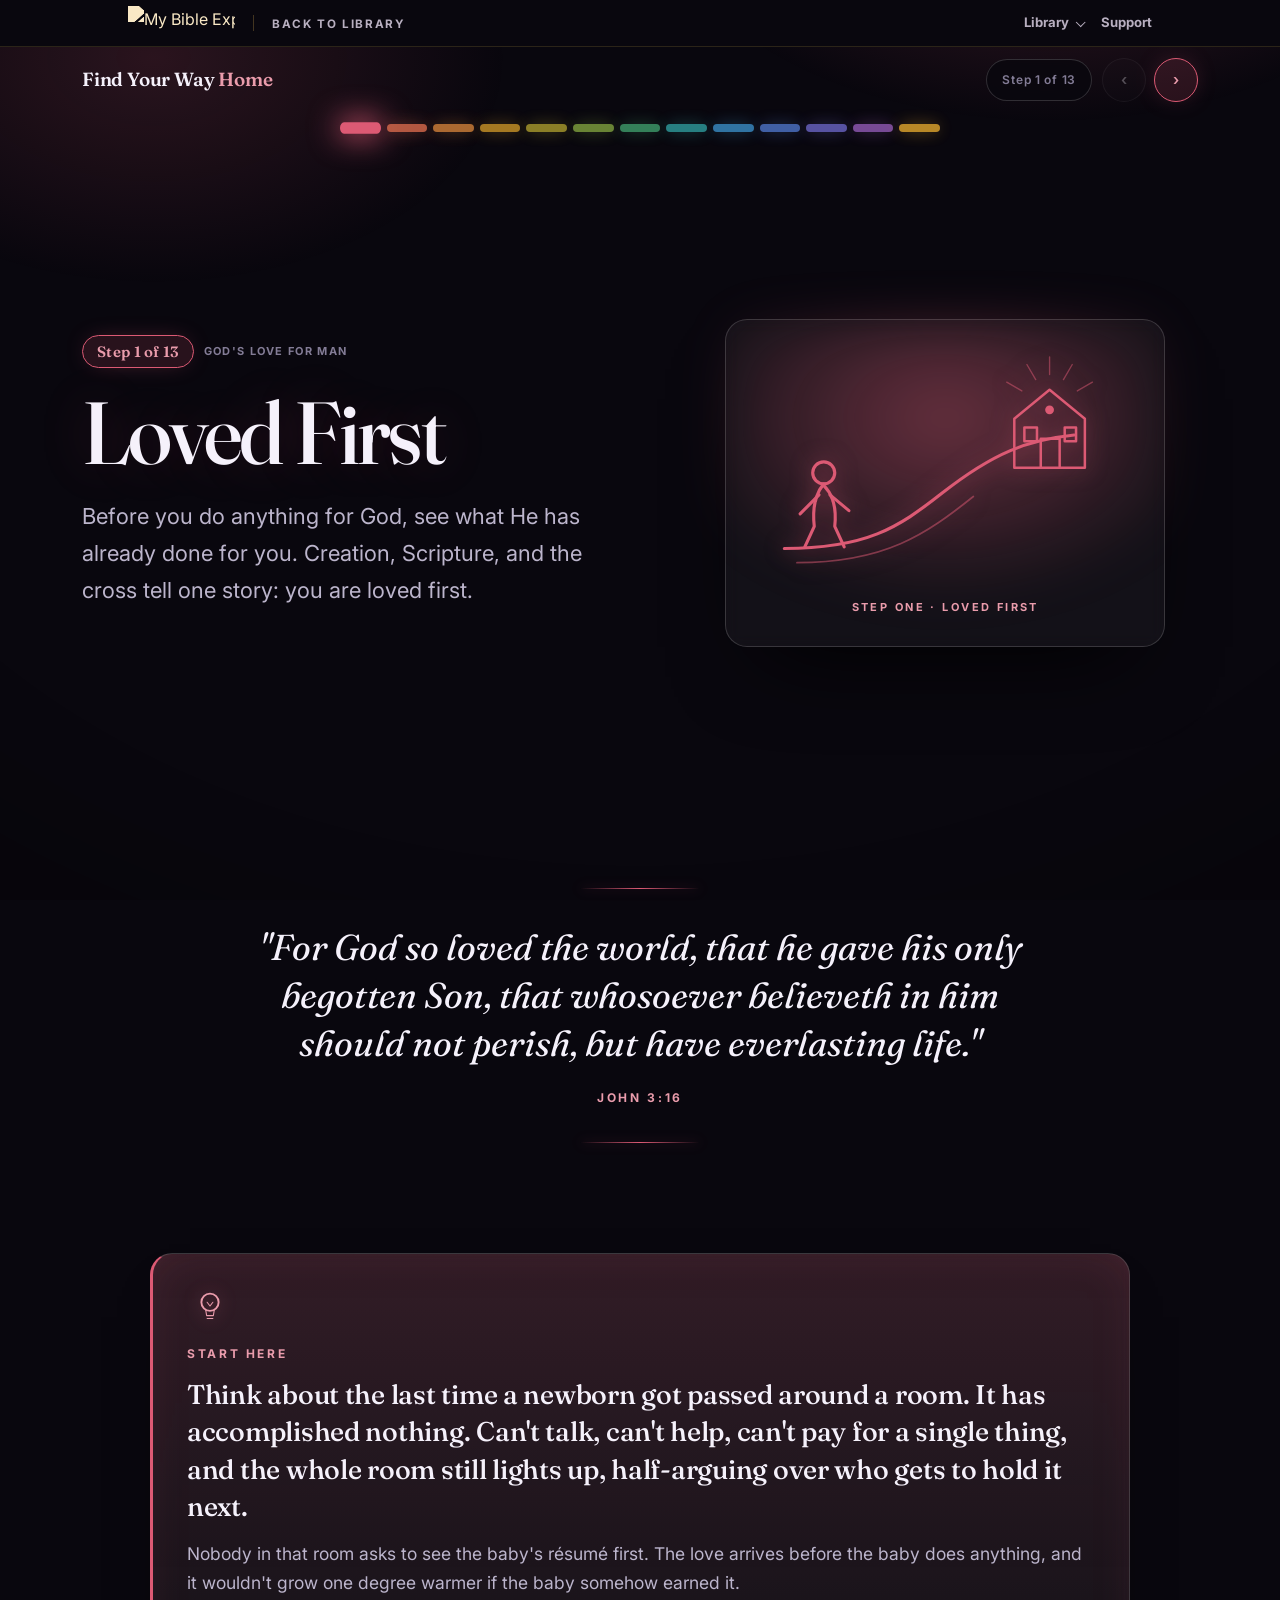
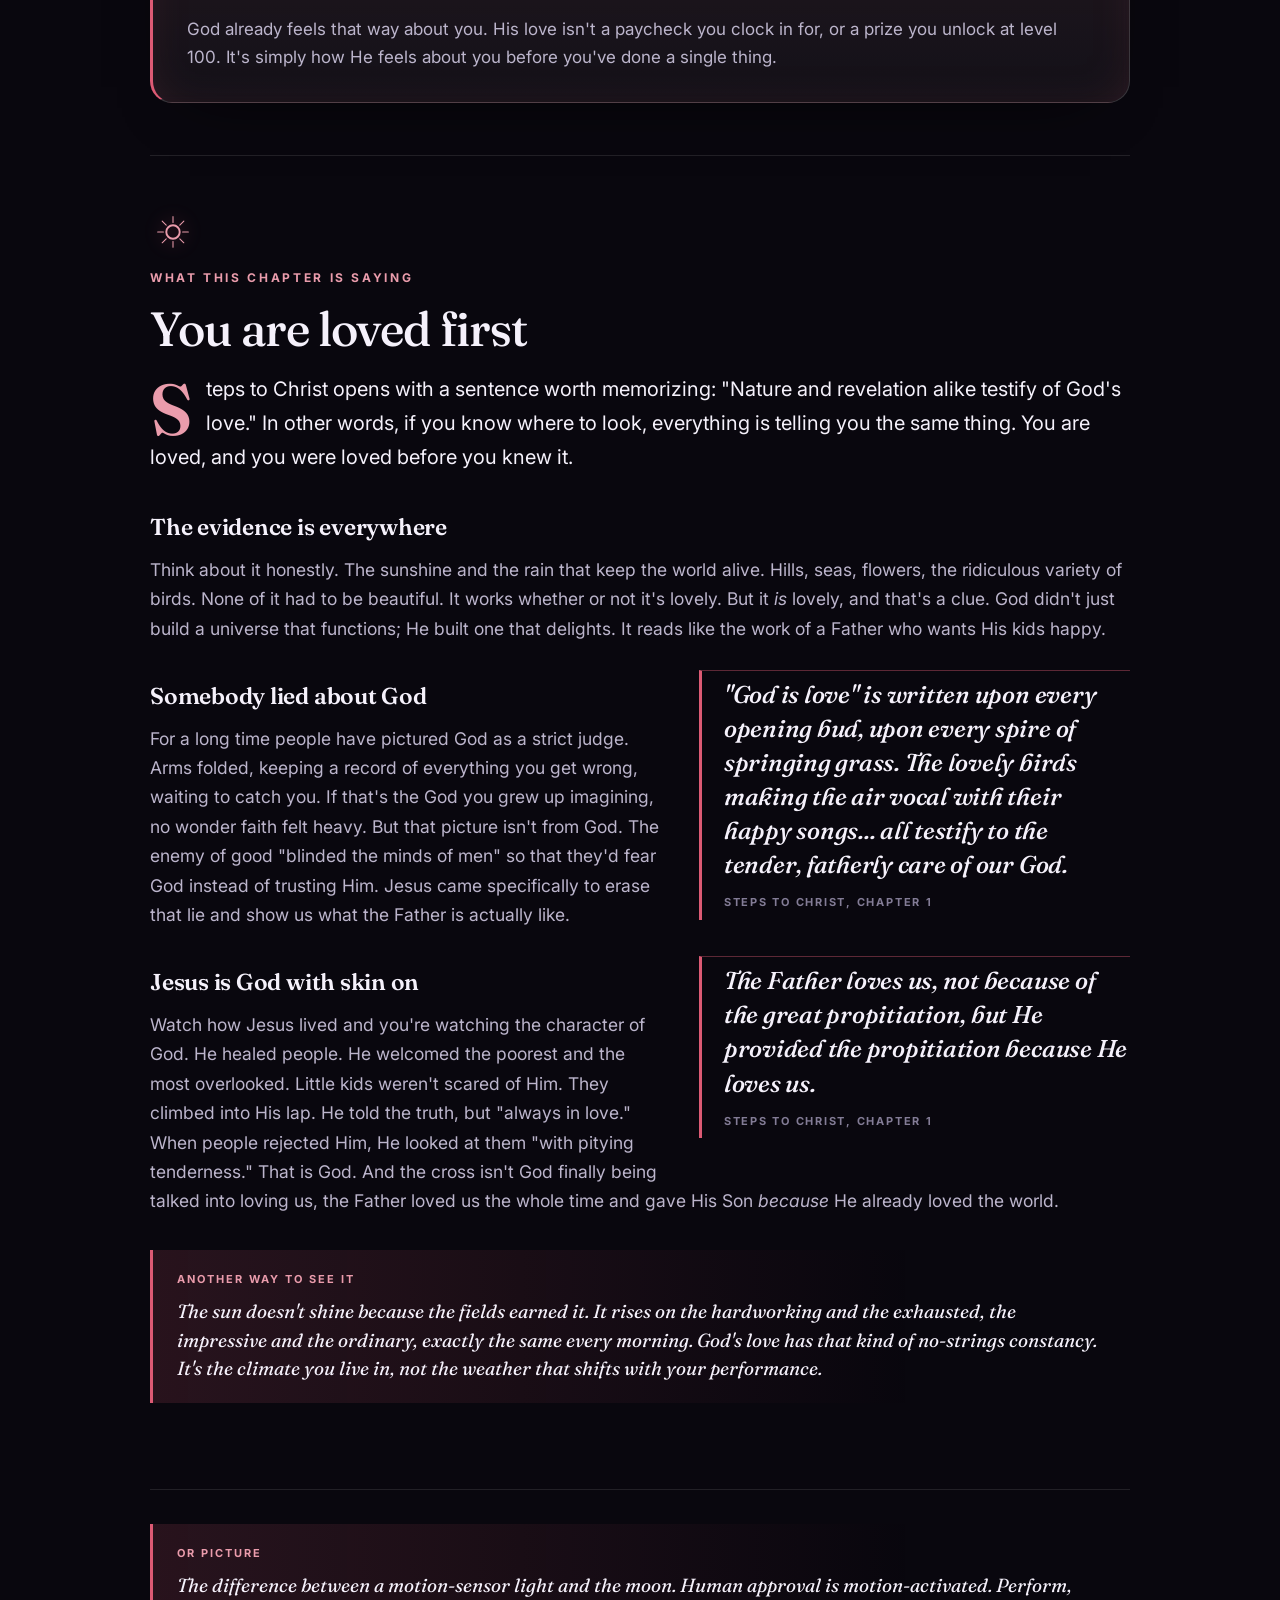
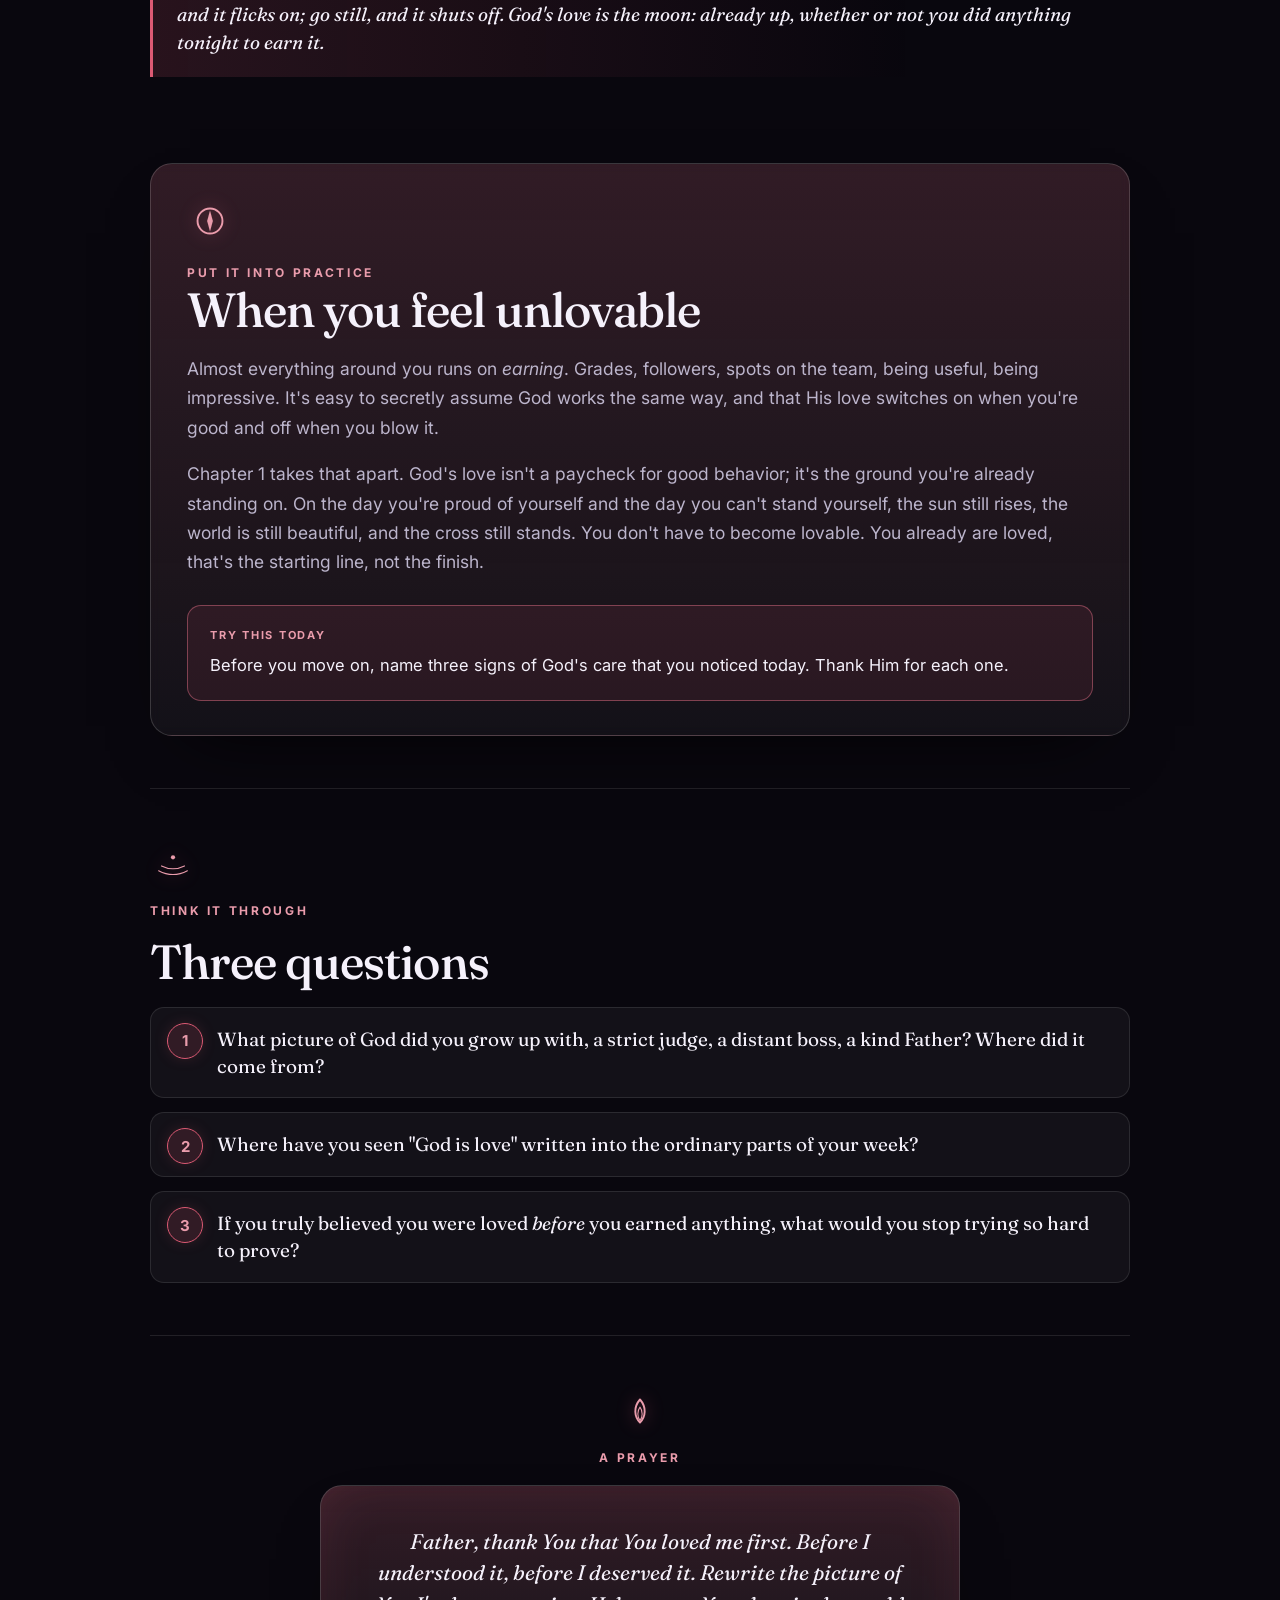
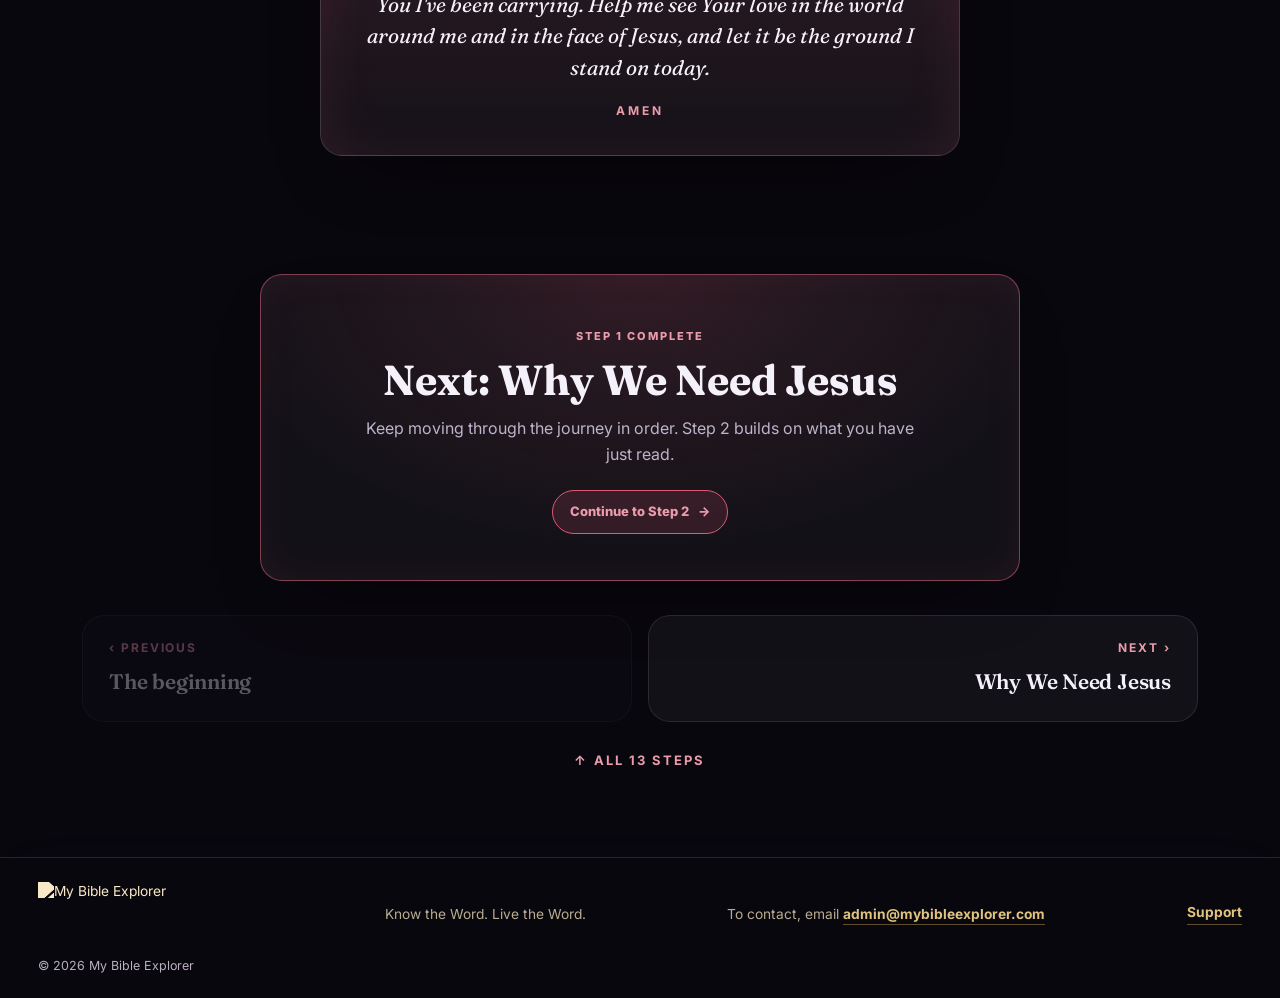
==== commit 1bdf0c2e: "Enforce uniform library menu styling" ====
--- a/chapters/01-gods-love.html
+++ b/chapters/01-gods-love.html
@@ -12,8 +12,8 @@
 <link rel="preconnect" href="https://fonts.gstatic.com" crossorigin>
 <link href="https://fonts.googleapis.com/css2?family=Fraunces:ital,opsz,wght@0,9..144,400..600;1,9..144,400..600&family=Inter:wght@400;500;600;700&display=swap" rel="stylesheet">
 <link rel="stylesheet" href="../assets/styles.css?v=26">
-<link rel="stylesheet" href="../assets/global-shell.css?v=8">
-<script defer src="../assets/mbe-unified.js?v=6" data-tool="steps-to-christ"></script>
+<link rel="stylesheet" href="../assets/global-shell.css?v=9">
+<script defer src="../assets/mbe-unified.js?v=7" data-tool="steps-to-christ"></script>
 </head>
 <body style="--accent:#dc5a74">
 
--- a/assets/global-shell.css
+++ b/assets/global-shell.css
@@ -500,3 +500,25 @@
     padding-top:clamp(1rem,5vw,2.5rem);
   }
 }
+
+/* MBE canonical subsite ribbon */
+.mbe-global-shell,.mbe-global-footer{--mbe-ink:#ede4d3;--mbe-muted:#b9c0ce;--mbe-navy:#ede4d3;--mbe-gold-dark:#e3c278;--mbe-rule:#344055;--mbe-soft:#202c3e;background:linear-gradient(180deg,#1b283b,#142032);color:#b9c0ce;}
+.mbe-library-panel{position:fixed;top:var(--mbe-ribbon-occupied-height,47px);right:max(12px,calc((100vw - var(--mbe-max))/2 + 28px));width:min(920px,calc(100vw - 24px));background:#142032;color:#ede4d3;border-color:#344055;}
+html .mbe-global-shell .mbe-library-panel{background:#142032!important;color:#ede4d3!important;border-color:#344055!important;box-shadow:0 24px 50px -34px rgba(0,0,0,.72)!important;}
+html .mbe-global-shell .mbe-library-item{padding:11px 12px!important;border-radius:6px!important;color:#ede4d3!important;font-style:normal!important;text-decoration:none!important;}
+html .mbe-global-shell .mbe-library-item:hover{background:#202c3e!important;color:#e3c278!important;}
+html .mbe-global-shell .mbe-library-item[aria-current="page"]{background:rgba(237,228,211,.12)!important;color:#ede4d3!important;}
+html .mbe-global-shell .mbe-library-name{color:inherit!important;font-family:"Cormorant Garamond",Garamond,"Times New Roman",serif!important;font-size:1.02rem!important;font-weight:400!important;line-height:1.1!important;letter-spacing:normal!important;text-transform:none!important;}
+
+.mbe-library-groups{display:grid;grid-template-columns:2fr 1fr;gap:18px;padding:4px;}
+.mbe-library-group{min-width:0;}
+.mbe-library-heading{margin:2px 8px 9px;color:#e3c278;font:700 .7rem/1 var(--mbe-font-ui);letter-spacing:.16em;text-transform:uppercase;}
+.mbe-library-grid{display:grid;gap:6px;}
+.mbe-library-grid-books{grid-template-columns:repeat(2,minmax(0,1fr));}
+.mbe-library-grid-topics{grid-template-columns:1fr;}
+.mbe-library-item{color:#ede4d3;}
+.mbe-library-item:hover{background:#202c3e;}
+.mbe-library-item[aria-current="page"]{background:rgba(237,228,211,.12);}
+.mbe-library-desc{display:none!important;}
+.mbe-ribbon-logo,.mbe-footer-logo{background:transparent;border-radius:0;padding:0;filter:grayscale(1) brightness(0) invert(88%) sepia(18%) saturate(320%) hue-rotate(2deg);}
+@media(max-width:720px){.mbe-library-groups{grid-template-columns:1fr;gap:18px}.mbe-library-grid-books,.mbe-library-grid-topics{grid-template-columns:1fr;}}
